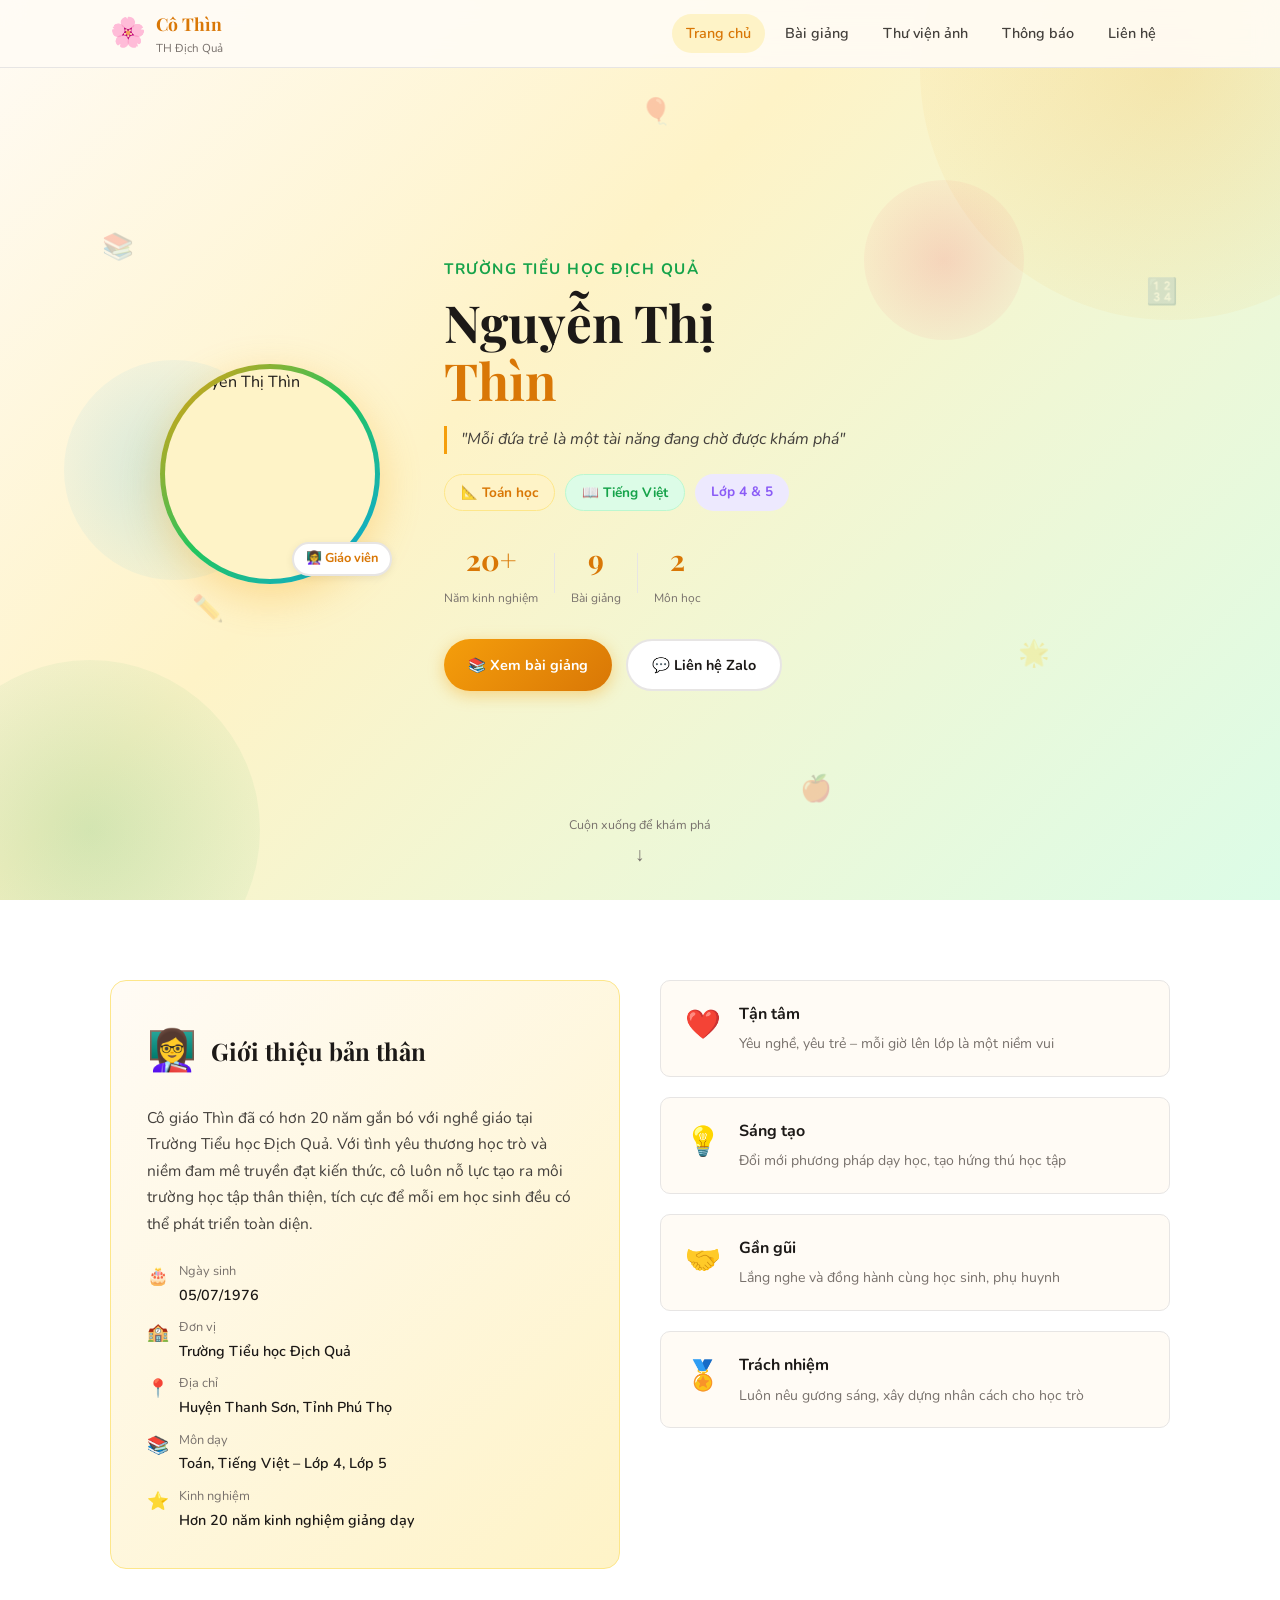
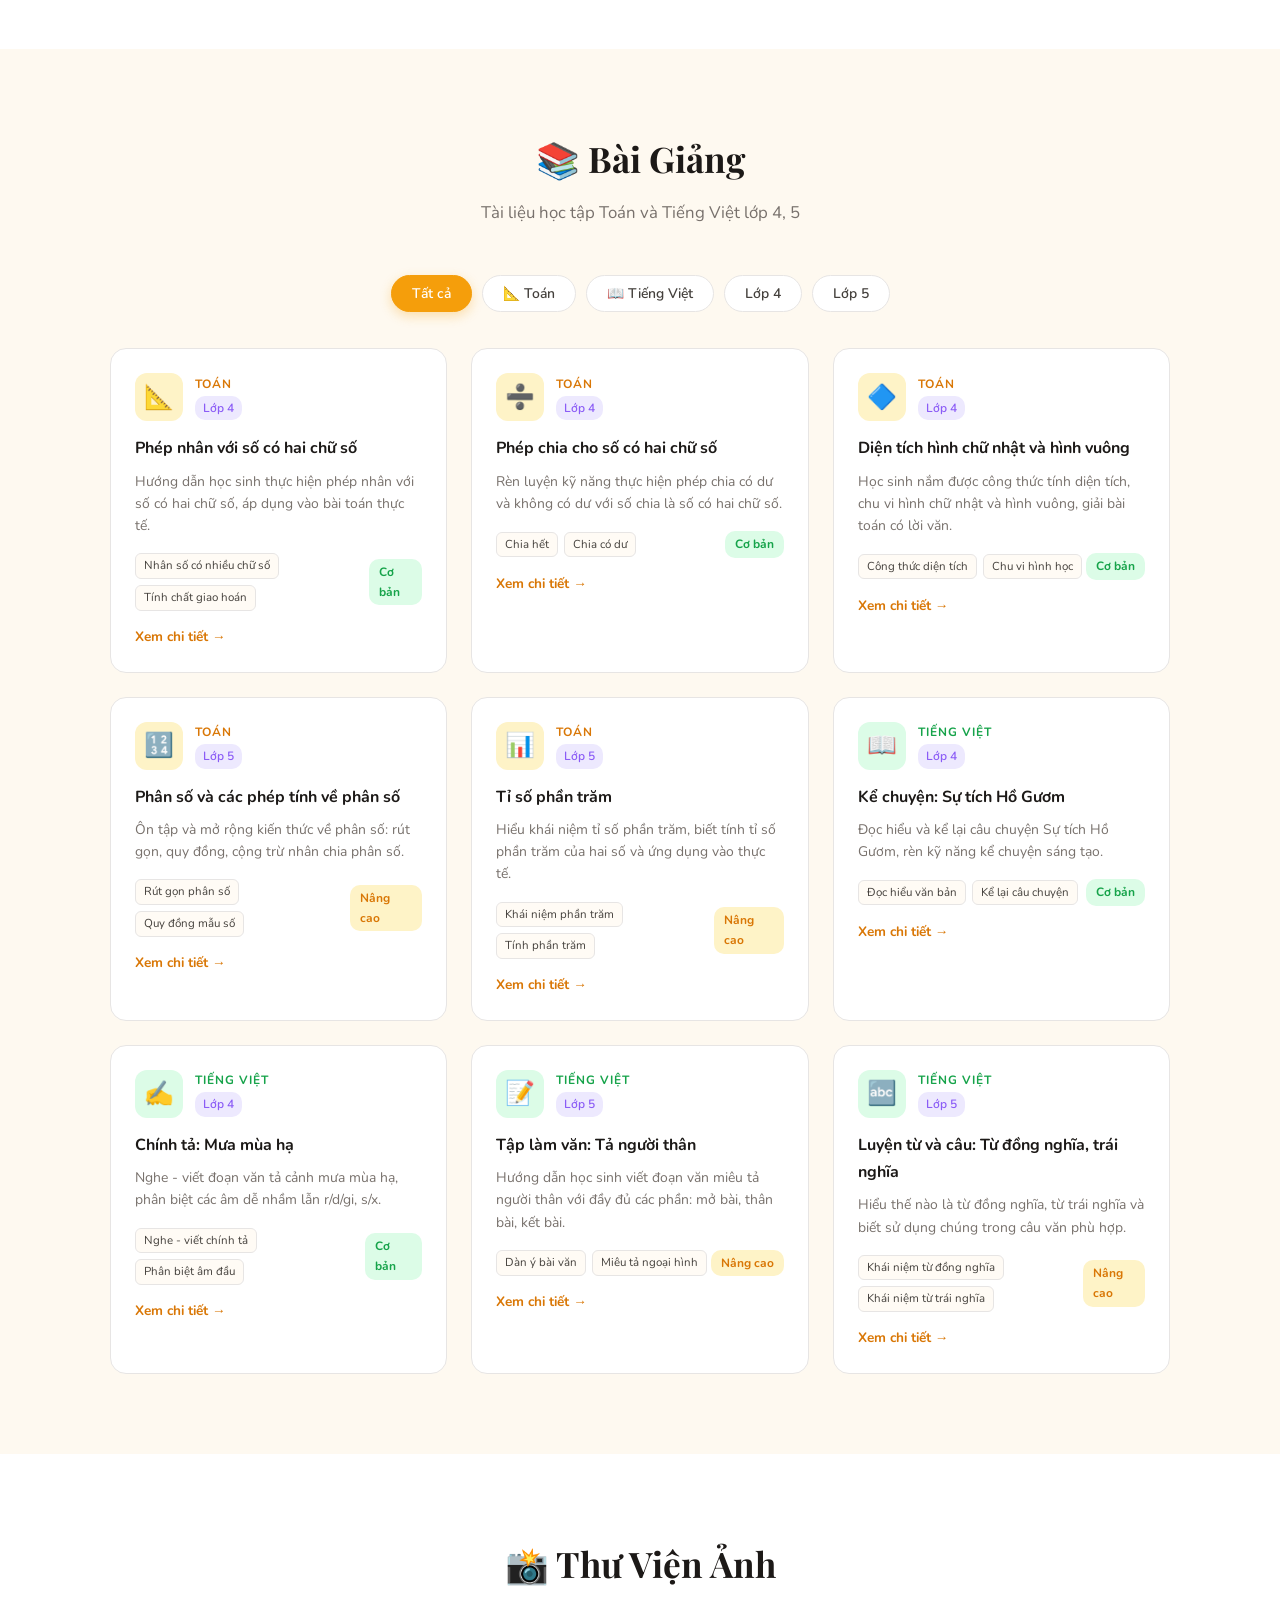
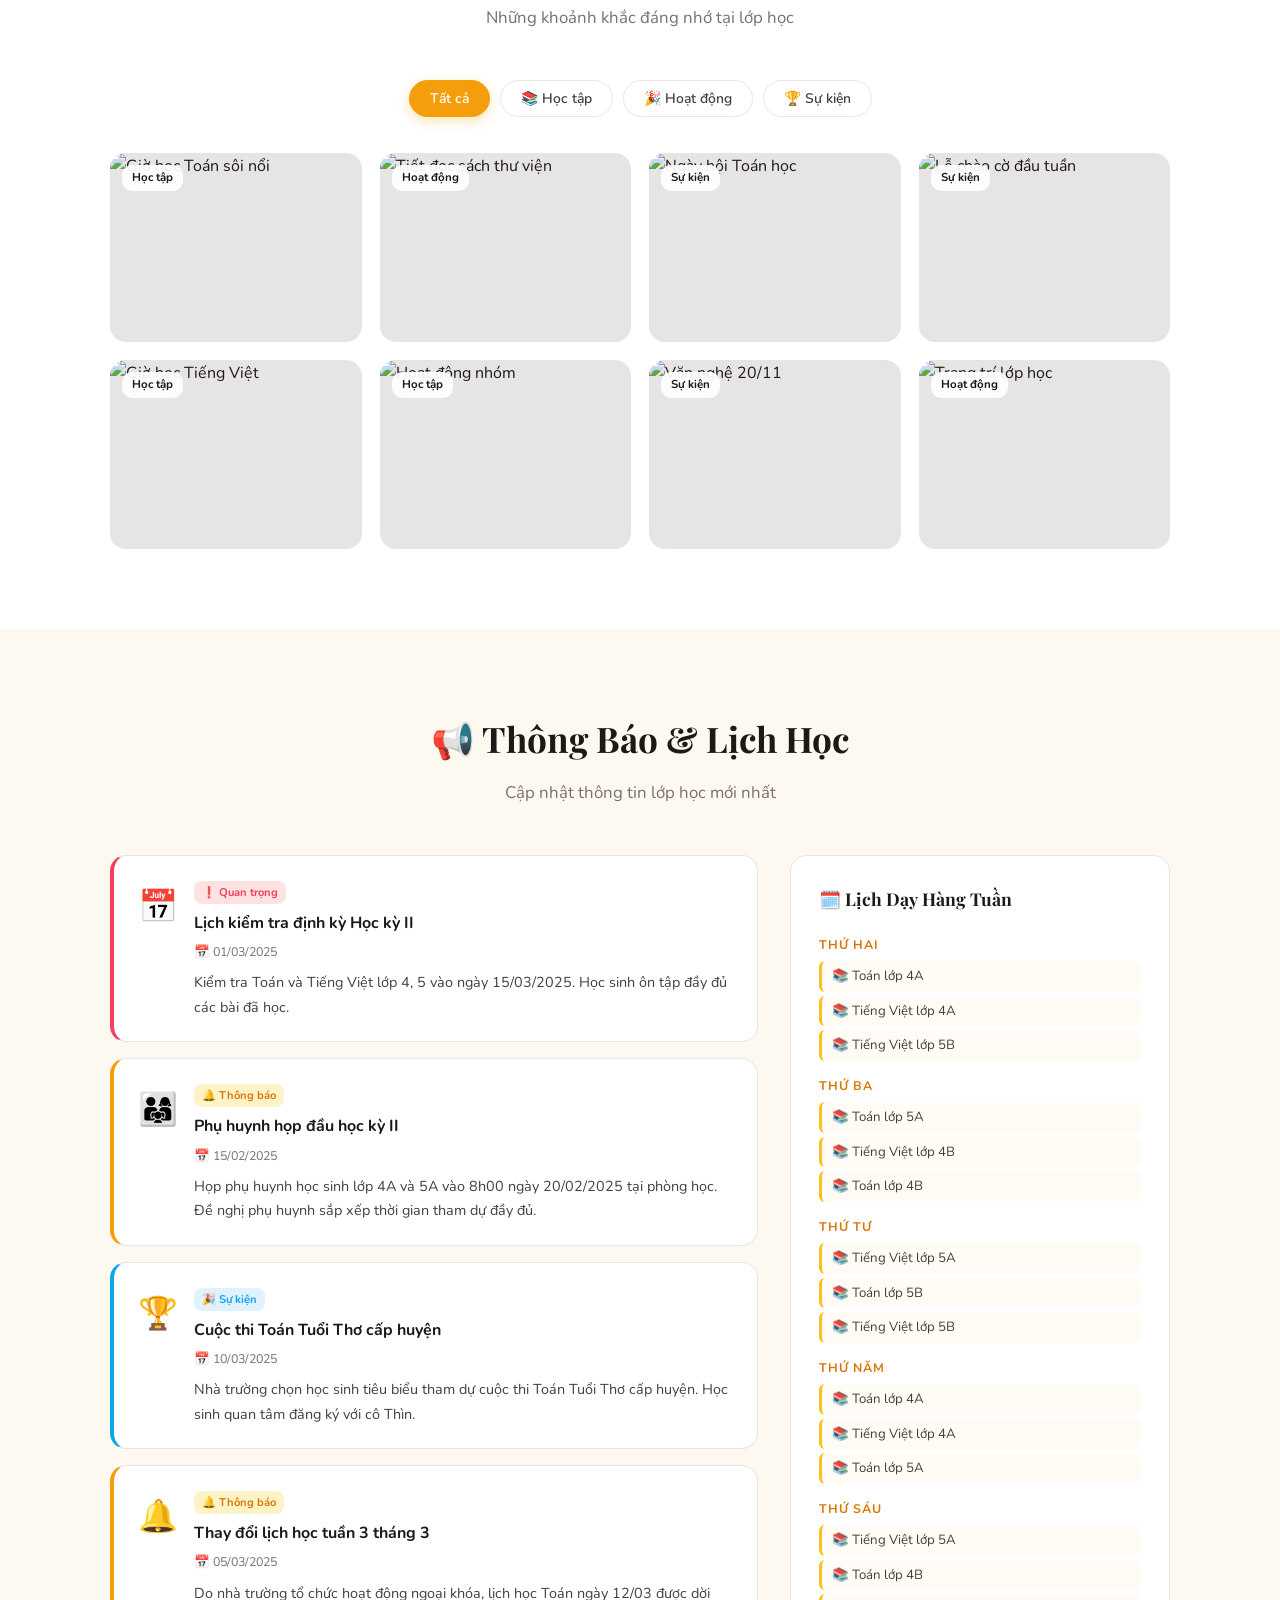
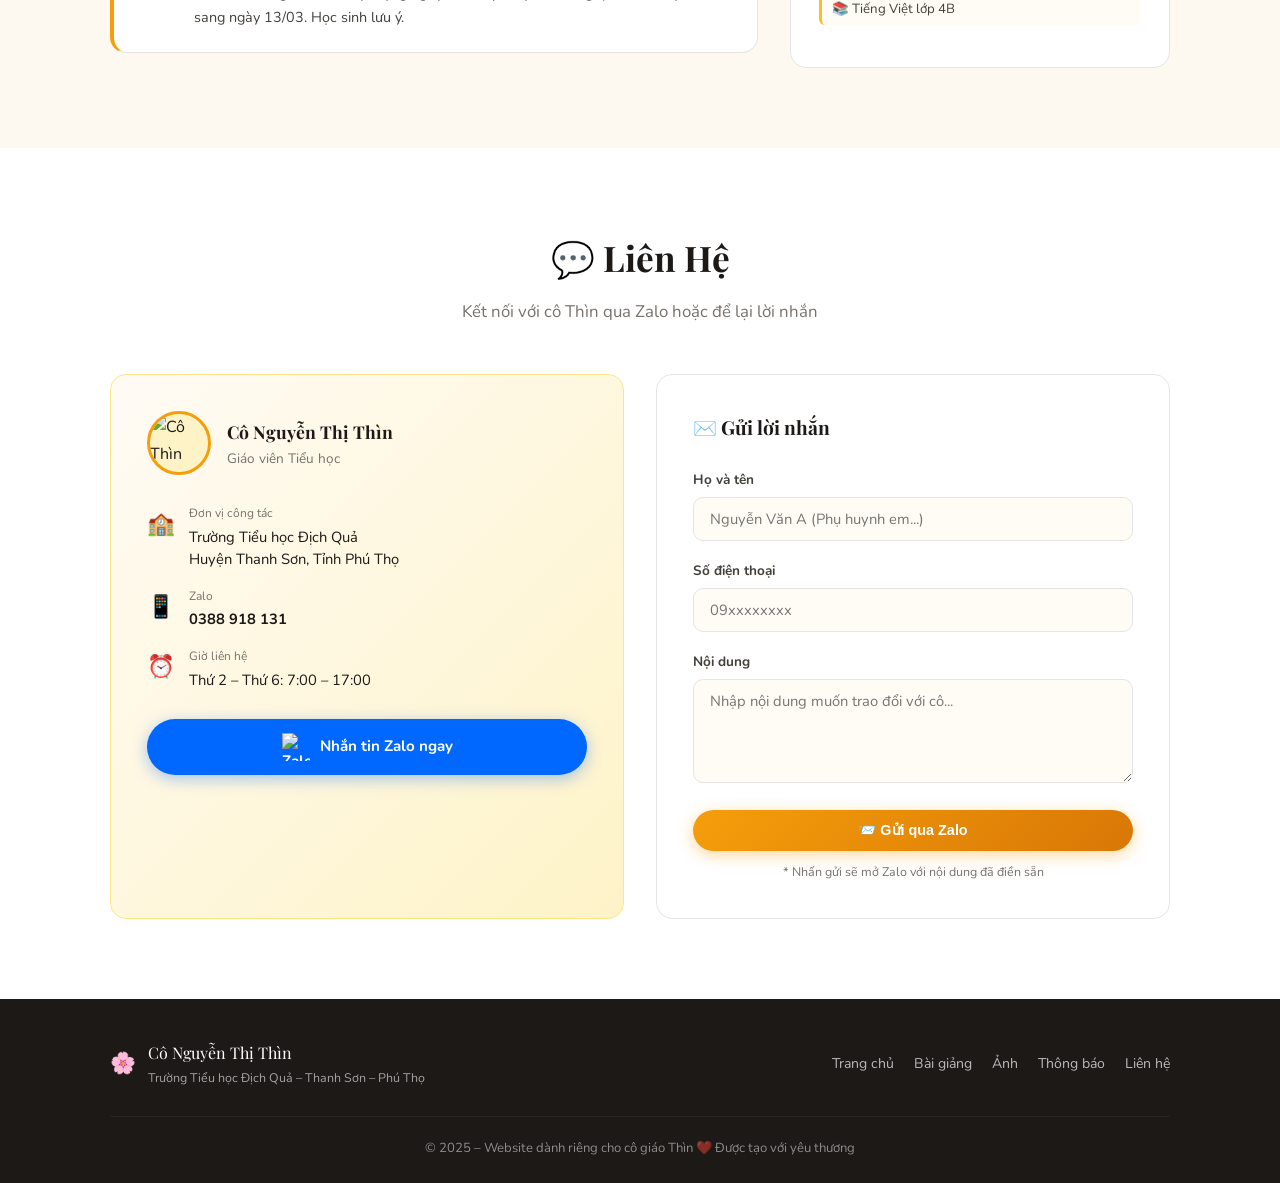
==== index.html @ 59deaaa2 "Add files via upload" ====
<!DOCTYPE html>
<html lang="vi">
<head>
  <meta charset="UTF-8" />
  <meta name="viewport" content="width=device-width, initial-scale=1.0" />
  <title>Cô giáo Nguyễn Thị Thìn – Trường TH Địch Quả</title>
  <link rel="stylesheet" href="style.css" />
  <link rel="preconnect" href="https://fonts.googleapis.com" />
  <link href="https://fonts.googleapis.com/css2?family=Playfair+Display:wght@600;700&family=Nunito:wght@400;500;600;700&display=swap" rel="stylesheet" />
</head>
<body>

  <!-- ===== NAVBAR ===== -->
  <header class="navbar" id="navbar">
    <div class="nav-inner">
      <div class="nav-brand">
        <span class="nav-icon">🌸</span>
        <div>
          <div class="nav-name">Cô Thìn</div>
          <div class="nav-school">TH Địch Quả</div>
        </div>
      </div>
      <nav class="nav-links" id="navLinks">
        <a href="#home" class="nav-link active" data-section="home">Trang chủ</a>
        <a href="#lessons" class="nav-link" data-section="lessons">Bài giảng</a>
        <a href="#gallery" class="nav-link" data-section="gallery">Thư viện ảnh</a>
        <a href="#announcements" class="nav-link" data-section="announcements">Thông báo</a>
        <a href="#contact" class="nav-link" data-section="contact">Liên hệ</a>
      </nav>
      <button class="nav-toggle" id="navToggle" aria-label="Menu">
        <span></span><span></span><span></span>
      </button>
    </div>
  </header>

  <!-- ===== HERO ===== -->
  <section id="home" class="hero">
    <div class="hero-bg">
      <div class="hero-circles">
        <div class="circle c1"></div>
        <div class="circle c2"></div>
        <div class="circle c3"></div>
        <div class="circle c4"></div>
      </div>
      <div class="floating-icons">
        <span class="fi fi1">📚</span>
        <span class="fi fi2">✏️</span>
        <span class="fi fi3">🔢</span>
        <span class="fi fi4">🌟</span>
        <span class="fi fi5">🎈</span>
        <span class="fi fi6">🍎</span>
      </div>
    </div>
    <div class="hero-content">
      <div class="hero-avatar-wrap">
        <div class="hero-avatar-ring">
          <img class="hero-avatar" id="heroAvatar" src="https://api.dicebear.com/7.x/notionists/svg?seed=thin&backgroundColor=fef3c7" alt="Cô Thìn" />
        </div>
        <div class="hero-badge">👩‍🏫 Giáo viên</div>
      </div>
      <div class="hero-text">
        <p class="hero-subtitle" id="heroSubtitle">Trường Tiểu học Địch Quả</p>
        <h1 class="hero-title" id="heroTitle">Cô Nguyễn<br/><span>Thị Thìn</span></h1>
        <p class="hero-motto" id="heroMotto">"Mỗi đứa trẻ là một tài năng đang chờ được khám phá"</p>
        <div class="hero-tags">
          <span class="tag tag-math">📐 Toán học</span>
          <span class="tag tag-viet">📖 Tiếng Việt</span>
          <span class="tag tag-grade">Lớp 4 &amp; 5</span>
        </div>
        <div class="hero-stats" id="heroStats">
          <div class="stat"><span class="stat-num">20+</span><span class="stat-label">Năm kinh nghiệm</span></div>
          <div class="stat-divider"></div>
          <div class="stat"><span class="stat-num">9</span><span class="stat-label">Bài giảng</span></div>
          <div class="stat-divider"></div>
          <div class="stat"><span class="stat-num">2</span><span class="stat-label">Môn học</span></div>
        </div>
        <div class="hero-cta">
          <a href="#lessons" class="btn btn-primary">📚 Xem bài giảng</a>
          <a href="#contact" class="btn btn-outline">💬 Liên hệ Zalo</a>
        </div>
      </div>
    </div>
    <div class="scroll-hint">
      <span>Cuộn xuống để khám phá</span>
      <div class="scroll-arrow">↓</div>
    </div>
  </section>

  <!-- ===== ABOUT ===== -->
  <section class="about section-pad">
    <div class="container">
      <div class="about-grid">
        <div class="about-card" id="aboutCard">
          <div class="about-card-header">
            <span class="about-icon">👩‍🏫</span>
            <h2>Giới thiệu bản thân</h2>
          </div>
          <p class="about-bio" id="aboutBio"></p>
          <div class="about-info" id="aboutInfo"></div>
        </div>
        <div class="about-values">
          <div class="value-item">
            <div class="value-icon">❤️</div>
            <div><h4>Tận tâm</h4><p>Yêu nghề, yêu trẻ – mỗi giờ lên lớp là một niềm vui</p></div>
          </div>
          <div class="value-item">
            <div class="value-icon">💡</div>
            <div><h4>Sáng tạo</h4><p>Đổi mới phương pháp dạy học, tạo hứng thú học tập</p></div>
          </div>
          <div class="value-item">
            <div class="value-icon">🤝</div>
            <div><h4>Gần gũi</h4><p>Lắng nghe và đồng hành cùng học sinh, phụ huynh</p></div>
          </div>
          <div class="value-item">
            <div class="value-icon">🏅</div>
            <div><h4>Trách nhiệm</h4><p>Luôn nêu gương sáng, xây dựng nhân cách cho học trò</p></div>
          </div>
        </div>
      </div>
    </div>
  </section>

  <!-- ===== LESSONS ===== -->
  <section id="lessons" class="lessons section-pad">
    <div class="container">
      <div class="section-header">
        <h2 class="section-title">📚 Bài Giảng</h2>
        <p class="section-sub">Tài liệu học tập Toán và Tiếng Việt lớp 4, 5</p>
      </div>
      <div class="lesson-filters">
        <button class="filter-btn active" data-filter="all">Tất cả</button>
        <button class="filter-btn" data-filter="Toán">📐 Toán</button>
        <button class="filter-btn" data-filter="Tiếng Việt">📖 Tiếng Việt</button>
        <button class="filter-btn" data-filter="Lớp 4">Lớp 4</button>
        <button class="filter-btn" data-filter="Lớp 5">Lớp 5</button>
      </div>
      <div class="lessons-grid" id="lessonsGrid"></div>
    </div>
  </section>

  <!-- ===== GALLERY ===== -->
  <section id="gallery" class="gallery section-pad">
    <div class="container">
      <div class="section-header">
        <h2 class="section-title">📸 Thư Viện Ảnh</h2>
        <p class="section-sub">Những khoảnh khắc đáng nhớ tại lớp học</p>
      </div>
      <div class="gallery-filters">
        <button class="filter-btn active" data-gfilter="all">Tất cả</button>
        <button class="filter-btn" data-gfilter="Học tập">📚 Học tập</button>
        <button class="filter-btn" data-gfilter="Hoạt động">🎉 Hoạt động</button>
        <button class="filter-btn" data-gfilter="Sự kiện">🏆 Sự kiện</button>
      </div>
      <div class="gallery-grid" id="galleryGrid"></div>
    </div>
    <!-- Lightbox -->
    <div class="lightbox" id="lightbox">
      <button class="lightbox-close" id="lightboxClose">✕</button>
      <button class="lightbox-prev" id="lightboxPrev">‹</button>
      <button class="lightbox-next" id="lightboxNext">›</button>
      <div class="lightbox-inner">
        <img id="lightboxImg" src="" alt="" />
        <div class="lightbox-caption" id="lightboxCaption"></div>
      </div>
    </div>
  </section>

  <!-- ===== ANNOUNCEMENTS ===== -->
  <section id="announcements" class="announcements section-pad">
    <div class="container">
      <div class="section-header">
        <h2 class="section-title">📢 Thông Báo &amp; Lịch Học</h2>
        <p class="section-sub">Cập nhật thông tin lớp học mới nhất</p>
      </div>
      <div class="announce-layout">
        <div class="announce-list" id="announceList"></div>
        <div class="schedule-box">
          <h3 class="schedule-title">🗓️ Lịch Dạy Hàng Tuần</h3>
          <div class="schedule-table" id="scheduleTable"></div>
        </div>
      </div>
    </div>
  </section>

  <!-- ===== CONTACT ===== -->
  <section id="contact" class="contact section-pad">
    <div class="container">
      <div class="section-header">
        <h2 class="section-title">💬 Liên Hệ</h2>
        <p class="section-sub">Kết nối với cô Thìn qua Zalo hoặc để lại lời nhắn</p>
      </div>
      <div class="contact-grid">
        <div class="contact-info-card">
          <div class="contact-info-header">
            <div class="contact-avatar-wrap">
              <img src="https://api.dicebear.com/7.x/notionists/svg?seed=thin&backgroundColor=fef3c7" alt="Cô Thìn" class="contact-avatar" />
            </div>
            <div>
              <h3>Cô Nguyễn Thị Thìn</h3>
              <p>Giáo viên Tiểu học</p>
            </div>
          </div>
          <div class="contact-items">
            <div class="contact-item">
              <span class="ci-icon">🏫</span>
              <div>
                <div class="ci-label">Đơn vị công tác</div>
                <div class="ci-val">Trường Tiểu học Địch Quả<br/>Huyện Thanh Sơn, Tỉnh Phú Thọ</div>
              </div>
            </div>
            <div class="contact-item">
              <span class="ci-icon">📱</span>
              <div>
                <div class="ci-label">Zalo</div>
                <div class="ci-val"><strong>0388 918 131</strong></div>
              </div>
            </div>
            <div class="contact-item">
              <span class="ci-icon">⏰</span>
              <div>
                <div class="ci-label">Giờ liên hệ</div>
                <div class="ci-val">Thứ 2 – Thứ 6: 7:00 – 17:00</div>
              </div>
            </div>
          </div>
          <a class="btn-zalo" href="https://zalo.me/0388918131" target="_blank" rel="noopener">
            <img src="https://upload.wikimedia.org/wikipedia/commons/9/91/Icon_of_Zalo.svg" alt="Zalo" width="28" height="28" />
            Nhắn tin Zalo ngay
          </a>
        </div>
        <div class="contact-form-card">
          <h3>✉️ Gửi lời nhắn</h3>
          <div class="form-group">
            <label>Họ và tên</label>
            <input type="text" id="formName" placeholder="Nguyễn Văn A (Phụ huynh em...)" />
          </div>
          <div class="form-group">
            <label>Số điện thoại</label>
            <input type="tel" id="formPhone" placeholder="09xxxxxxxx" />
          </div>
          <div class="form-group">
            <label>Nội dung</label>
            <textarea id="formMsg" rows="4" placeholder="Nhập nội dung muốn trao đổi với cô..."></textarea>
          </div>
          <button class="btn btn-primary full-w" id="sendBtn" onclick="submitForm()">
            📨 Gửi qua Zalo
          </button>
          <div class="form-note">
            * Nhấn gửi sẽ mở Zalo với nội dung đã điền sẵn
          </div>
        </div>
      </div>
    </div>
  </section>

  <!-- ===== FOOTER ===== -->
  <footer class="footer">
    <div class="container">
      <div class="footer-inner">
        <div class="footer-brand">
          <span>🌸</span>
          <div>
            <div class="footer-name">Cô Nguyễn Thị Thìn</div>
            <div class="footer-school">Trường Tiểu học Địch Quả – Thanh Sơn – Phú Thọ</div>
          </div>
        </div>
        <div class="footer-links">
          <a href="#home">Trang chủ</a>
          <a href="#lessons">Bài giảng</a>
          <a href="#gallery">Ảnh</a>
          <a href="#announcements">Thông báo</a>
          <a href="#contact">Liên hệ</a>
        </div>
      </div>
      <div class="footer-copy">© 2025 – Website dành riêng cho cô giáo Thìn ❤️ Được tạo với yêu thương</div>
    </div>
  </footer>

  <!-- Lesson Modal -->
  <div class="modal-overlay" id="lessonModal">
    <div class="modal-box">
      <button class="modal-close" id="modalClose">✕</button>
      <div class="modal-content" id="modalContent"></div>
    </div>
  </div>

  <button class="back-to-top" id="backToTop" title="Lên đầu trang">↑</button>

  <script src="app.js"></script>
</body>
</html>
---- style.css ----
/* ===========================
   CSS VARIABLES & RESET
=========================== */
:root {
  --cream: #fffbf5;
  --warm-white: #fef9f0;
  --amber: #f59e0b;
  --amber-light: #fbbf24;
  --amber-dark: #d97706;
  --green: #16a34a;
  --green-light: #22c55e;
  --green-pale: #dcfce7;
  --teal: #0d9488;
  --teal-light: #14b8a6;
  --rose: #f43f5e;
  --rose-light: #fb7185;
  --sky: #0ea5e9;
  --purple: #8b5cf6;
  --text-dark: #1c1917;
  --text-mid: #44403c;
  --text-light: #78716c;
  --border: #e7e5e4;
  --shadow-sm: 0 2px 8px rgba(0,0,0,0.07);
  --shadow-md: 0 6px 24px rgba(0,0,0,0.10);
  --shadow-lg: 0 16px 48px rgba(0,0,0,0.14);
  --radius: 16px;
  --radius-sm: 10px;
  --nav-h: 68px;
  --transition: 0.3s cubic-bezier(.4,0,.2,1);
}

*, *::before, *::after { box-sizing: border-box; margin: 0; padding: 0; }

html { scroll-behavior: smooth; scroll-padding-top: var(--nav-h); }

body {
  font-family: 'Nunito', sans-serif;
  background: var(--cream);
  color: var(--text-dark);
  line-height: 1.7;
  overflow-x: hidden;
}

img { max-width: 100%; display: block; }
a { text-decoration: none; color: inherit; }

.container { max-width: 1100px; margin: 0 auto; padding: 0 20px; }
.section-pad { padding: 80px 0; }

/* ===========================
   SECTION HEADERS
=========================== */
.section-header { text-align: center; margin-bottom: 48px; }
.section-title {
  font-family: 'Playfair Display', serif;
  font-size: 2.2rem;
  color: var(--text-dark);
  margin-bottom: 10px;
}
.section-sub { color: var(--text-light); font-size: 1.05rem; }

/* ===========================
   NAVBAR
=========================== */
.navbar {
  position: fixed;
  top: 0; left: 0; right: 0;
  z-index: 1000;
  height: var(--nav-h);
  background: rgba(255,251,245,0.92);
  backdrop-filter: blur(12px);
  border-bottom: 1px solid var(--border);
  transition: box-shadow var(--transition);
}
.navbar.scrolled { box-shadow: var(--shadow-md); }

.nav-inner {
  max-width: 1100px;
  margin: 0 auto;
  padding: 0 20px;
  height: 100%;
  display: flex;
  align-items: center;
  justify-content: space-between;
}

.nav-brand { display: flex; align-items: center; gap: 10px; cursor: pointer; }
.nav-icon { font-size: 1.8rem; }
.nav-name { font-family: 'Playfair Display', serif; font-size: 1.1rem; font-weight: 700; color: var(--amber-dark); }
.nav-school { font-size: 0.72rem; color: var(--text-light); }

.nav-links { display: flex; gap: 6px; }
.nav-link {
  padding: 7px 14px;
  border-radius: 20px;
  font-size: 0.9rem;
  font-weight: 600;
  color: var(--text-mid);
  transition: all var(--transition);
}
.nav-link:hover, .nav-link.active {
  background: #fef3c7;
  color: var(--amber-dark);
}

.nav-toggle {
  display: none;
  flex-direction: column;
  gap: 5px;
  background: none;
  border: none;
  cursor: pointer;
  padding: 6px;
}
.nav-toggle span {
  display: block; width: 24px; height: 2.5px;
  background: var(--text-dark);
  border-radius: 4px;
  transition: all var(--transition);
}

/* ===========================
   HERO
=========================== */
.hero {
  min-height: 100vh;
  padding: calc(var(--nav-h) + 40px) 20px 60px;
  display: flex;
  align-items: center;
  justify-content: center;
  position: relative;
  overflow: hidden;
  background: linear-gradient(135deg, #fffbf5 0%, #fef3c7 40%, #dcfce7 100%);
}

.hero-bg { position: absolute; inset: 0; pointer-events: none; }

.hero-circles .circle {
  position: absolute;
  border-radius: 50%;
  opacity: 0.18;
}
.c1 { width: 500px; height: 500px; background: radial-gradient(circle, #f59e0b, transparent); top: -180px; right: -140px; }
.c2 { width: 340px; height: 340px; background: radial-gradient(circle, #16a34a, transparent); bottom: -100px; left: -80px; }
.c3 { width: 220px; height: 220px; background: radial-gradient(circle, #0ea5e9, transparent); top: 40%; left: 5%; }
.c4 { width: 160px; height: 160px; background: radial-gradient(circle, #f43f5e, transparent); top: 20%; right: 20%; }

.floating-icons { position: absolute; inset: 0; }
.fi {
  position: absolute;
  font-size: 1.6rem;
  opacity: 0.25;
  animation: floatUp 6s ease-in-out infinite;
}
.fi1 { left: 8%; top: 25%; animation-delay: 0s; }
.fi2 { left: 15%; bottom: 30%; animation-delay: 1s; }
.fi3 { right: 8%; top: 30%; animation-delay: 2s; }
.fi4 { right: 18%; bottom: 25%; animation-delay: 0.5s; }
.fi5 { left: 50%; top: 10%; animation-delay: 1.5s; }
.fi6 { right: 35%; bottom: 10%; animation-delay: 2.5s; }

@keyframes floatUp {
  0%, 100% { transform: translateY(0) rotate(0deg); }
  50% { transform: translateY(-18px) rotate(8deg); }
}

.hero-content {
  position: relative;
  z-index: 2;
  display: flex;
  align-items: center;
  gap: 64px;
  max-width: 960px;
  width: 100%;
}

.hero-avatar-wrap { position: relative; flex-shrink: 0; }
.hero-avatar-ring {
  width: 220px; height: 220px;
  border-radius: 50%;
  padding: 5px;
  background: linear-gradient(135deg, var(--amber), var(--green-light), var(--sky));
  box-shadow: 0 12px 40px rgba(245,158,11,0.3);
  animation: ringPulse 3s ease-in-out infinite;
}
@keyframes ringPulse {
  0%, 100% { box-shadow: 0 12px 40px rgba(245,158,11,0.3); }
  50% { box-shadow: 0 20px 60px rgba(245,158,11,0.5); }
}
.hero-avatar {
  width: 100%; height: 100%;
  border-radius: 50%;
  object-fit: cover;
  background: #fef3c7;
}
.hero-badge {
  position: absolute;
  bottom: 8px; right: -12px;
  background: white;
  border: 2px solid var(--border);
  border-radius: 20px;
  padding: 4px 12px;
  font-size: 0.8rem;
  font-weight: 700;
  color: var(--amber-dark);
  box-shadow: var(--shadow-sm);
  white-space: nowrap;
}

.hero-text { flex: 1; }
.hero-subtitle {
  font-size: 0.95rem;
  font-weight: 700;
  color: var(--green);
  text-transform: uppercase;
  letter-spacing: 1.5px;
  margin-bottom: 10px;
  opacity: 0;
  animation: fadeUp 0.6s forwards 0.2s;
}
.hero-title {
  font-family: 'Playfair Display', serif;
  font-size: 3.2rem;
  line-height: 1.15;
  color: var(--text-dark);
  margin-bottom: 16px;
  opacity: 0;
  animation: fadeUp 0.6s forwards 0.4s;
}
.hero-title span { color: var(--amber-dark); }

.hero-motto {
  font-size: 1rem;
  font-style: italic;
  color: var(--text-mid);
  border-left: 3px solid var(--amber);
  padding-left: 14px;
  margin-bottom: 20px;
  opacity: 0;
  animation: fadeUp 0.6s forwards 0.6s;
}

.hero-tags {
  display: flex; flex-wrap: wrap; gap: 10px;
  margin-bottom: 24px;
  opacity: 0;
  animation: fadeUp 0.6s forwards 0.8s;
}
.tag {
  padding: 6px 16px;
  border-radius: 20px;
  font-size: 0.85rem;
  font-weight: 700;
}
.tag-math { background: #fef3c7; color: var(--amber-dark); border: 1.5px solid #fde68a; }
.tag-viet { background: var(--green-pale); color: var(--green); border: 1.5px solid #bbf7d0; }
.tag-grade { background: #ede9fe; color: var(--purple); border: 1.5px solid #ddd6fe); }

.hero-stats {
  display: flex; align-items: center; gap: 16px;
  margin-bottom: 28px;
  opacity: 0;
  animation: fadeUp 0.6s forwards 1.0s;
}
.stat { text-align: center; }
.stat-num { display: block; font-family: 'Playfair Display', serif; font-size: 1.8rem; font-weight: 700; color: var(--amber-dark); }
.stat-label { font-size: 0.75rem; color: var(--text-light); }
.stat-divider { width: 1px; height: 40px; background: var(--border); }

.hero-cta {
  display: flex; gap: 14px; flex-wrap: wrap;
  opacity: 0;
  animation: fadeUp 0.6s forwards 1.2s;
}

@keyframes fadeUp {
  from { opacity: 0; transform: translateY(24px); }
  to   { opacity: 1; transform: translateY(0); }
}

.scroll-hint {
  position: absolute;
  bottom: 28px; left: 50%;
  transform: translateX(-50%);
  text-align: center;
  font-size: 0.78rem;
  color: var(--text-light);
  animation: fadeIn 1s forwards 2s;
  opacity: 0;
}
.scroll-arrow { font-size: 1.2rem; animation: bounce 1.5s infinite; margin-top: 4px; }
@keyframes bounce { 0%,100%{transform:translateY(0)} 50%{transform:translateY(6px)} }
@keyframes fadeIn { to { opacity: 1; } }

/* ===========================
   BUTTONS
=========================== */
.btn {
  display: inline-flex;
  align-items: center;
  gap: 8px;
  padding: 12px 24px;
  border-radius: 50px;
  font-size: 0.9rem;
  font-weight: 700;
  cursor: pointer;
  transition: all var(--transition);
  border: none;
}
.btn-primary {
  background: linear-gradient(135deg, var(--amber), var(--amber-dark));
  color: white;
  box-shadow: 0 4px 16px rgba(245,158,11,0.4);
}
.btn-primary:hover {
  transform: translateY(-2px);
  box-shadow: 0 8px 28px rgba(245,158,11,0.5);
}
.btn-outline {
  background: white;
  color: var(--text-dark);
  border: 2px solid var(--border);
}
.btn-outline:hover {
  border-color: var(--amber);
  color: var(--amber-dark);
  transform: translateY(-2px);
}
.full-w { width: 100%; justify-content: center; }

/* ===========================
   ABOUT
=========================== */
.about { background: white; }
.about-grid { display: grid; grid-template-columns: 1fr 1fr; gap: 40px; align-items: start; }

.about-card {
  background: linear-gradient(135deg, #fffbf5, #fef3c7);
  border-radius: var(--radius);
  padding: 36px;
  border: 1px solid #fde68a;
}
.about-card-header { display: flex; align-items: center; gap: 14px; margin-bottom: 20px; }
.about-icon { font-size: 2.5rem; }
.about-card h2 { font-family: 'Playfair Display', serif; font-size: 1.5rem; }
.about-bio { color: var(--text-mid); margin-bottom: 24px; font-size: 0.97rem; }

.about-info { display: flex; flex-direction: column; gap: 10px; }
.info-row { display: flex; align-items: flex-start; gap: 10px; font-size: 0.9rem; }
.info-icon { font-size: 1.1rem; flex-shrink: 0; margin-top: 1px; }
.info-label { color: var(--text-light); font-size: 0.8rem; }
.info-val { font-weight: 600; color: var(--text-dark); }

.about-values { display: grid; gap: 20px; }
.value-item {
  display: flex; align-items: flex-start; gap: 18px;
  padding: 20px 24px;
  border-radius: var(--radius-sm);
  background: var(--cream);
  border: 1px solid var(--border);
  transition: all var(--transition);
}
.value-item:hover { border-color: var(--amber-light); transform: translateX(6px); box-shadow: var(--shadow-sm); }
.value-icon { font-size: 1.8rem; flex-shrink: 0; }
.value-item h4 { font-weight: 700; margin-bottom: 4px; }
.value-item p { font-size: 0.88rem; color: var(--text-light); }

/* ===========================
   LESSONS
=========================== */
.lessons { background: var(--warm-white); }

.lesson-filters {
  display: flex; flex-wrap: wrap; gap: 10px;
  justify-content: center;
  margin-bottom: 36px;
}

.filter-btn {
  padding: 8px 20px;
  border-radius: 50px;
  border: 1.5px solid var(--border);
  background: white;
  color: var(--text-mid);
  font-size: 0.87rem;
  font-weight: 600;
  cursor: pointer;
  font-family: 'Nunito', sans-serif;
  transition: all var(--transition);
}
.filter-btn:hover, .filter-btn.active {
  background: var(--amber);
  border-color: var(--amber);
  color: white;
  box-shadow: 0 4px 12px rgba(245,158,11,0.3);
}

.lessons-grid {
  display: grid;
  grid-template-columns: repeat(auto-fill, minmax(300px, 1fr));
  gap: 24px;
}

.lesson-card {
  background: white;
  border-radius: var(--radius);
  padding: 24px;
  border: 1px solid var(--border);
  cursor: pointer;
  transition: all var(--transition);
  position: relative;
  overflow: hidden;
}
.lesson-card::before {
  content: '';
  position: absolute;
  top: 0; left: 0; right: 0;
  height: 4px;
  background: linear-gradient(90deg, var(--amber), var(--green-light));
  transform: scaleX(0);
  transform-origin: left;
  transition: transform var(--transition);
}
.lesson-card:hover::before { transform: scaleX(1); }
.lesson-card:hover { border-color: var(--amber-light); transform: translateY(-4px); box-shadow: var(--shadow-md); }

.lesson-card.hidden { display: none; }

.lesson-top { display: flex; align-items: center; gap: 12px; margin-bottom: 14px; }
.lesson-icon-wrap {
  width: 48px; height: 48px;
  border-radius: 12px;
  display: flex; align-items: center; justify-content: center;
  font-size: 1.5rem;
  flex-shrink: 0;
}
.subject-math { background: #fef3c7; }
.subject-viet { background: var(--green-pale); }

.lesson-meta { flex: 1; }
.lesson-subject { font-size: 0.75rem; font-weight: 700; text-transform: uppercase; letter-spacing: 1px; }
.lesson-subject.math { color: var(--amber-dark); }
.lesson-subject.viet { color: var(--green); }
.lesson-grade {
  font-size: 0.75rem;
  padding: 2px 8px;
  border-radius: 10px;
  font-weight: 600;
  background: #ede9fe;
  color: var(--purple);
  display: inline-block;
}

.lesson-title { font-size: 1rem; font-weight: 700; color: var(--text-dark); margin-bottom: 8px; }
.lesson-desc { font-size: 0.87rem; color: var(--text-light); margin-bottom: 16px; line-height: 1.6; }

.lesson-footer { display: flex; align-items: center; justify-content: space-between; }
.lesson-tags { display: flex; gap: 6px; flex-wrap: wrap; }
.lesson-tag {
  font-size: 0.72rem;
  background: var(--cream);
  border: 1px solid var(--border);
  border-radius: 6px;
  padding: 2px 8px;
  color: var(--text-mid);
}
.lesson-level {
  font-size: 0.75rem;
  font-weight: 700;
  padding: 3px 10px;
  border-radius: 10px;
}
.level-basic { background: #dcfce7; color: var(--green); }
.level-advanced { background: #fef3c7; color: var(--amber-dark); }

.lesson-view-more {
  margin-top: 14px;
  font-size: 0.85rem;
  font-weight: 700;
  color: var(--amber-dark);
  display: flex;
  align-items: center;
  gap: 4px;
}

/* ===========================
   GALLERY
=========================== */
.gallery { background: white; }
.gallery-filters { display: flex; flex-wrap: wrap; gap: 10px; justify-content: center; margin-bottom: 36px; }

.gallery-grid {
  display: grid;
  grid-template-columns: repeat(auto-fill, minmax(250px, 1fr));
  gap: 18px;
}

.gallery-item {
  border-radius: var(--radius);
  overflow: hidden;
  position: relative;
  cursor: pointer;
  aspect-ratio: 4/3;
  background: var(--border);
}
.gallery-item.hidden { display: none; }
.gallery-item img {
  width: 100%; height: 100%;
  object-fit: cover;
  transition: transform 0.5s ease;
}
.gallery-item:hover img { transform: scale(1.07); }
.gallery-overlay {
  position: absolute;
  inset: 0;
  background: linear-gradient(to top, rgba(0,0,0,0.65) 0%, transparent 60%);
  opacity: 0;
  transition: opacity var(--transition);
  display: flex;
  align-items: flex-end;
  padding: 18px;
}
.gallery-item:hover .gallery-overlay { opacity: 1; }
.gallery-caption { color: white; }
.gallery-caption h4 { font-size: 0.92rem; font-weight: 700; margin-bottom: 2px; }
.gallery-caption p { font-size: 0.78rem; opacity: 0.85; }
.gallery-cat {
  position: absolute;
  top: 12px; left: 12px;
  background: rgba(255,255,255,0.92);
  border-radius: 10px;
  padding: 3px 10px;
  font-size: 0.72rem;
  font-weight: 700;
  color: var(--text-dark);
}

/* Lightbox */
.lightbox {
  display: none;
  position: fixed; inset: 0;
  background: rgba(0,0,0,0.92);
  z-index: 9000;
  align-items: center;
  justify-content: center;
}
.lightbox.open { display: flex; }
.lightbox-inner { position: relative; max-width: 90vw; max-height: 85vh; text-align: center; }
.lightbox-inner img { max-width: 100%; max-height: 75vh; border-radius: 12px; }
.lightbox-caption { margin-top: 14px; color: white; font-size: 0.95rem; }
.lightbox-close, .lightbox-prev, .lightbox-next {
  position: fixed;
  background: rgba(255,255,255,0.15);
  border: none;
  color: white;
  font-size: 1.5rem;
  cursor: pointer;
  border-radius: 50%;
  width: 44px; height: 44px;
  display: flex; align-items: center; justify-content: center;
  transition: background var(--transition);
}
.lightbox-close:hover, .lightbox-prev:hover, .lightbox-next:hover { background: rgba(255,255,255,0.3); }
.lightbox-close { top: 20px; right: 20px; font-size: 1rem; }
.lightbox-prev { left: 20px; top: 50%; transform: translateY(-50%); }
.lightbox-next { right: 20px; top: 50%; transform: translateY(-50%); }

/* ===========================
   ANNOUNCEMENTS
=========================== */
.announcements { background: var(--warm-white); }
.announce-layout { display: grid; grid-template-columns: 1fr 380px; gap: 32px; align-items: start; }

.announce-list { display: flex; flex-direction: column; gap: 16px; }

.announce-card {
  background: white;
  border-radius: var(--radius);
  padding: 22px 24px;
  border: 1px solid var(--border);
  display: flex;
  gap: 16px;
  transition: all var(--transition);
}
.announce-card:hover { border-color: var(--amber-light); box-shadow: var(--shadow-sm); }
.announce-card.type-important { border-left: 4px solid var(--rose); }
.announce-card.type-event { border-left: 4px solid var(--sky); }
.announce-card.type-normal { border-left: 4px solid var(--amber); }

.announce-icon { font-size: 2rem; flex-shrink: 0; margin-top: 2px; }
.announce-body { flex: 1; }
.announce-title { font-weight: 700; font-size: 1rem; margin-bottom: 4px; }
.announce-date { font-size: 0.78rem; color: var(--text-light); margin-bottom: 8px; }
.announce-text { font-size: 0.9rem; color: var(--text-mid); }
.announce-badge {
  font-size: 0.7rem;
  font-weight: 700;
  padding: 2px 8px;
  border-radius: 8px;
  display: inline-block;
  margin-bottom: 6px;
}
.badge-important { background: #fee2e2; color: var(--rose); }
.badge-event { background: #e0f2fe; color: var(--sky); }
.badge-normal { background: #fef3c7; color: var(--amber-dark); }

.schedule-box {
  background: white;
  border-radius: var(--radius);
  padding: 28px;
  border: 1px solid var(--border);
  position: sticky;
  top: calc(var(--nav-h) + 20px);
}
.schedule-title { font-family: 'Playfair Display', serif; font-size: 1.1rem; margin-bottom: 20px; }
.schedule-day { margin-bottom: 14px; }
.schedule-day-name {
  font-size: 0.78rem;
  font-weight: 700;
  text-transform: uppercase;
  letter-spacing: 1px;
  color: var(--amber-dark);
  margin-bottom: 6px;
}
.schedule-lessons { display: flex; flex-direction: column; gap: 4px; }
.schedule-lesson {
  font-size: 0.83rem;
  color: var(--text-mid);
  background: var(--cream);
  border-radius: 6px;
  padding: 4px 10px;
  border-left: 3px solid var(--amber-light);
}

/* ===========================
   CONTACT
=========================== */
.contact { background: white; }
.contact-grid { display: grid; grid-template-columns: 1fr 1fr; gap: 32px; }

.contact-info-card {
  background: linear-gradient(135deg, #fffbf5, #fef3c7);
  border-radius: var(--radius);
  padding: 36px;
  border: 1px solid #fde68a;
}
.contact-info-header { display: flex; align-items: center; gap: 16px; margin-bottom: 28px; }
.contact-avatar-wrap { width: 64px; height: 64px; border-radius: 50%; overflow: hidden; border: 3px solid var(--amber); background: #fef3c7; flex-shrink: 0; }
.contact-avatar { width: 100%; height: 100%; object-fit: cover; }
.contact-info-header h3 { font-family: 'Playfair Display', serif; font-size: 1.1rem; }
.contact-info-header p { font-size: 0.85rem; color: var(--text-light); }

.contact-items { display: flex; flex-direction: column; gap: 16px; margin-bottom: 28px; }
.contact-item { display: flex; align-items: flex-start; gap: 14px; }
.ci-icon { font-size: 1.4rem; flex-shrink: 0; margin-top: 2px; }
.ci-label { font-size: 0.75rem; color: var(--text-light); margin-bottom: 2px; }
.ci-val { font-size: 0.92rem; color: var(--text-dark); line-height: 1.5; }

.btn-zalo {
  display: flex;
  align-items: center;
  justify-content: center;
  gap: 10px;
  padding: 14px 28px;
  border-radius: 50px;
  background: #0068FF;
  color: white;
  font-weight: 700;
  font-size: 0.95rem;
  transition: all var(--transition);
  box-shadow: 0 4px 16px rgba(0,104,255,0.35);
}
.btn-zalo:hover { background: #0055cc; transform: translateY(-2px); box-shadow: 0 8px 24px rgba(0,104,255,0.45); }

.contact-form-card {
  background: white;
  border-radius: var(--radius);
  padding: 36px;
  border: 1px solid var(--border);
}
.contact-form-card h3 { font-family: 'Playfair Display', serif; font-size: 1.2rem; margin-bottom: 24px; }

.form-group { margin-bottom: 18px; }
.form-group label { display: block; font-size: 0.85rem; font-weight: 700; margin-bottom: 6px; color: var(--text-mid); }
.form-group input, .form-group textarea {
  width: 100%;
  padding: 11px 16px;
  border: 1.5px solid var(--border);
  border-radius: var(--radius-sm);
  font-family: 'Nunito', sans-serif;
  font-size: 0.92rem;
  color: var(--text-dark);
  background: var(--cream);
  transition: border-color var(--transition);
  resize: vertical;
}
.form-group input:focus, .form-group textarea:focus {
  outline: none;
  border-color: var(--amber);
  background: white;
}
.form-note { font-size: 0.78rem; color: var(--text-light); margin-top: 10px; text-align: center; }

/* ===========================
   MODAL
=========================== */
.modal-overlay {
  display: none;
  position: fixed; inset: 0;
  background: rgba(0,0,0,0.55);
  z-index: 8000;
  align-items: center;
  justify-content: center;
  padding: 20px;
}
.modal-overlay.open { display: flex; }
.modal-box {
  background: white;
  border-radius: var(--radius);
  padding: 36px;
  max-width: 560px;
  width: 100%;
  position: relative;
  max-height: 85vh;
  overflow-y: auto;
  animation: modalIn 0.3s ease;
}
@keyframes modalIn { from { opacity:0; transform:scale(0.92) translateY(20px) } to { opacity:1; transform:scale(1) translateY(0) } }
.modal-close {
  position: absolute;
  top: 16px; right: 16px;
  background: var(--cream);
  border: 1px solid var(--border);
  width: 34px; height: 34px;
  border-radius: 50%;
  font-size: 0.9rem;
  cursor: pointer;
  display: flex; align-items: center; justify-content: center;
  transition: all var(--transition);
}
.modal-close:hover { background: #fee2e2; border-color: var(--rose); }

.modal-subject { font-size: 0.8rem; font-weight: 700; text-transform: uppercase; letter-spacing: 1px; margin-bottom: 6px; }
.modal-title { font-family: 'Playfair Display', serif; font-size: 1.5rem; margin-bottom: 12px; }
.modal-tags { display: flex; gap: 8px; flex-wrap: wrap; margin-bottom: 18px; }
.modal-tag { font-size: 0.78rem; padding: 4px 12px; border-radius: 10px; background: var(--cream); border: 1px solid var(--border); color: var(--text-mid); }
.modal-desc { color: var(--text-mid); margin-bottom: 20px; }
.modal-topics h4 { font-weight: 700; margin-bottom: 10px; }
.modal-topics ul { list-style: none; display: flex; flex-direction: column; gap: 8px; }
.modal-topics li {
  display: flex; align-items: center; gap: 10px;
  padding: 10px 16px;
  background: var(--cream);
  border-radius: var(--radius-sm);
  font-size: 0.9rem;
}
.modal-topics li::before { content: '✅'; flex-shrink: 0; }
.modal-info { display: flex; gap: 14px; margin-top: 20px; flex-wrap: wrap; }
.modal-info-item { display: flex; align-items: center; gap: 6px; font-size: 0.85rem; color: var(--text-mid); }

/* ===========================
   FOOTER
=========================== */
.footer { background: var(--text-dark); color: white; padding: 40px 0 24px; }
.footer-inner { display: flex; align-items: center; justify-content: space-between; flex-wrap: wrap; gap: 20px; margin-bottom: 28px; }
.footer-brand { display: flex; align-items: center; gap: 12px; font-size: 1.3rem; }
.footer-name { font-family: 'Playfair Display', serif; font-size: 1rem; }
.footer-school { font-size: 0.78rem; opacity: 0.6; }
.footer-links { display: flex; gap: 20px; flex-wrap: wrap; }
.footer-links a { font-size: 0.88rem; opacity: 0.7; transition: opacity var(--transition); }
.footer-links a:hover { opacity: 1; }
.footer-copy { text-align: center; font-size: 0.82rem; opacity: 0.5; border-top: 1px solid rgba(255,255,255,0.1); padding-top: 20px; }

/* ===========================
   BACK TO TOP
=========================== */
.back-to-top {
  position: fixed;
  bottom: 28px; right: 28px;
  width: 44px; height: 44px;
  border-radius: 50%;
  background: linear-gradient(135deg, var(--amber), var(--amber-dark));
  color: white;
  border: none;
  font-size: 1.2rem;
  cursor: pointer;
  box-shadow: var(--shadow-md);
  display: flex; align-items: center; justify-content: center;
  opacity: 0;
  transform: translateY(20px);
  transition: all var(--transition);
  z-index: 500;
}
.back-to-top.visible { opacity: 1; transform: translateY(0); }
.back-to-top:hover { transform: translateY(-4px); }

/* ===========================
   RESPONSIVE
=========================== */
@media (max-width: 900px) {
  .hero-content { flex-direction: column; text-align: center; gap: 36px; }
  .hero-tags { justify-content: center; }
  .hero-stats { justify-content: center; }
  .hero-cta { justify-content: center; }
  .hero-motto { text-align: left; }
  .about-grid { grid-template-columns: 1fr; }
  .announce-layout { grid-template-columns: 1fr; }
  .contact-grid { grid-template-columns: 1fr; }
  .schedule-box { position: static; }
}

@media (max-width: 700px) {
  .nav-links { display: none; flex-direction: column; gap: 4px; position: absolute; top: var(--nav-h); left: 0; right: 0; background: white; padding: 12px 20px 20px; border-bottom: 1px solid var(--border); box-shadow: var(--shadow-md); }
  .nav-links.open { display: flex; }
  .nav-toggle { display: flex; }
  .hero-title { font-size: 2.4rem; }
  .hero-avatar-ring { width: 170px; height: 170px; }
  .section-title { font-size: 1.7rem; }
  .lessons-grid { grid-template-columns: 1fr; }
  .gallery-grid { grid-template-columns: 1fr 1fr; }
  .section-pad { padding: 56px 0; }
}

@media (max-width: 480px) {
  .gallery-grid { grid-template-columns: 1fr; }
  .contact-form-card, .contact-info-card { padding: 24px; }
  .about-card { padding: 24px; }
}
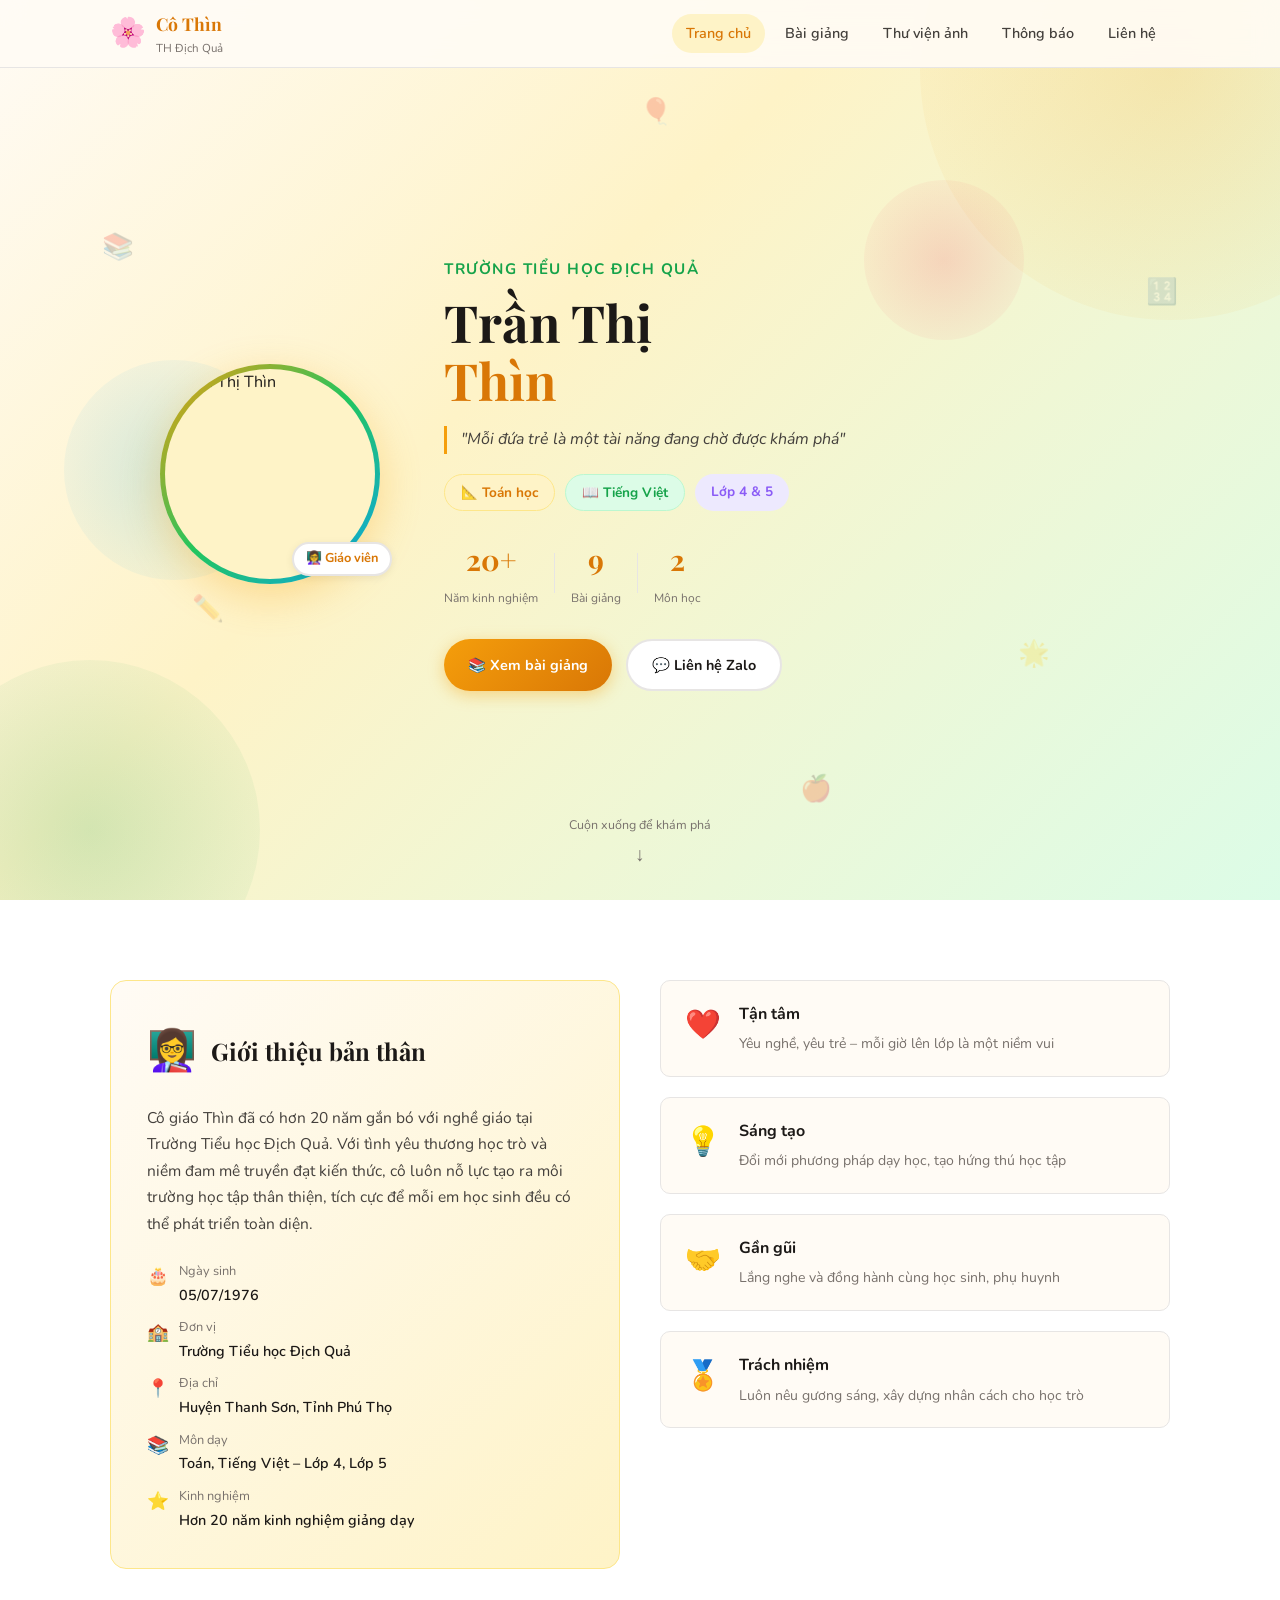
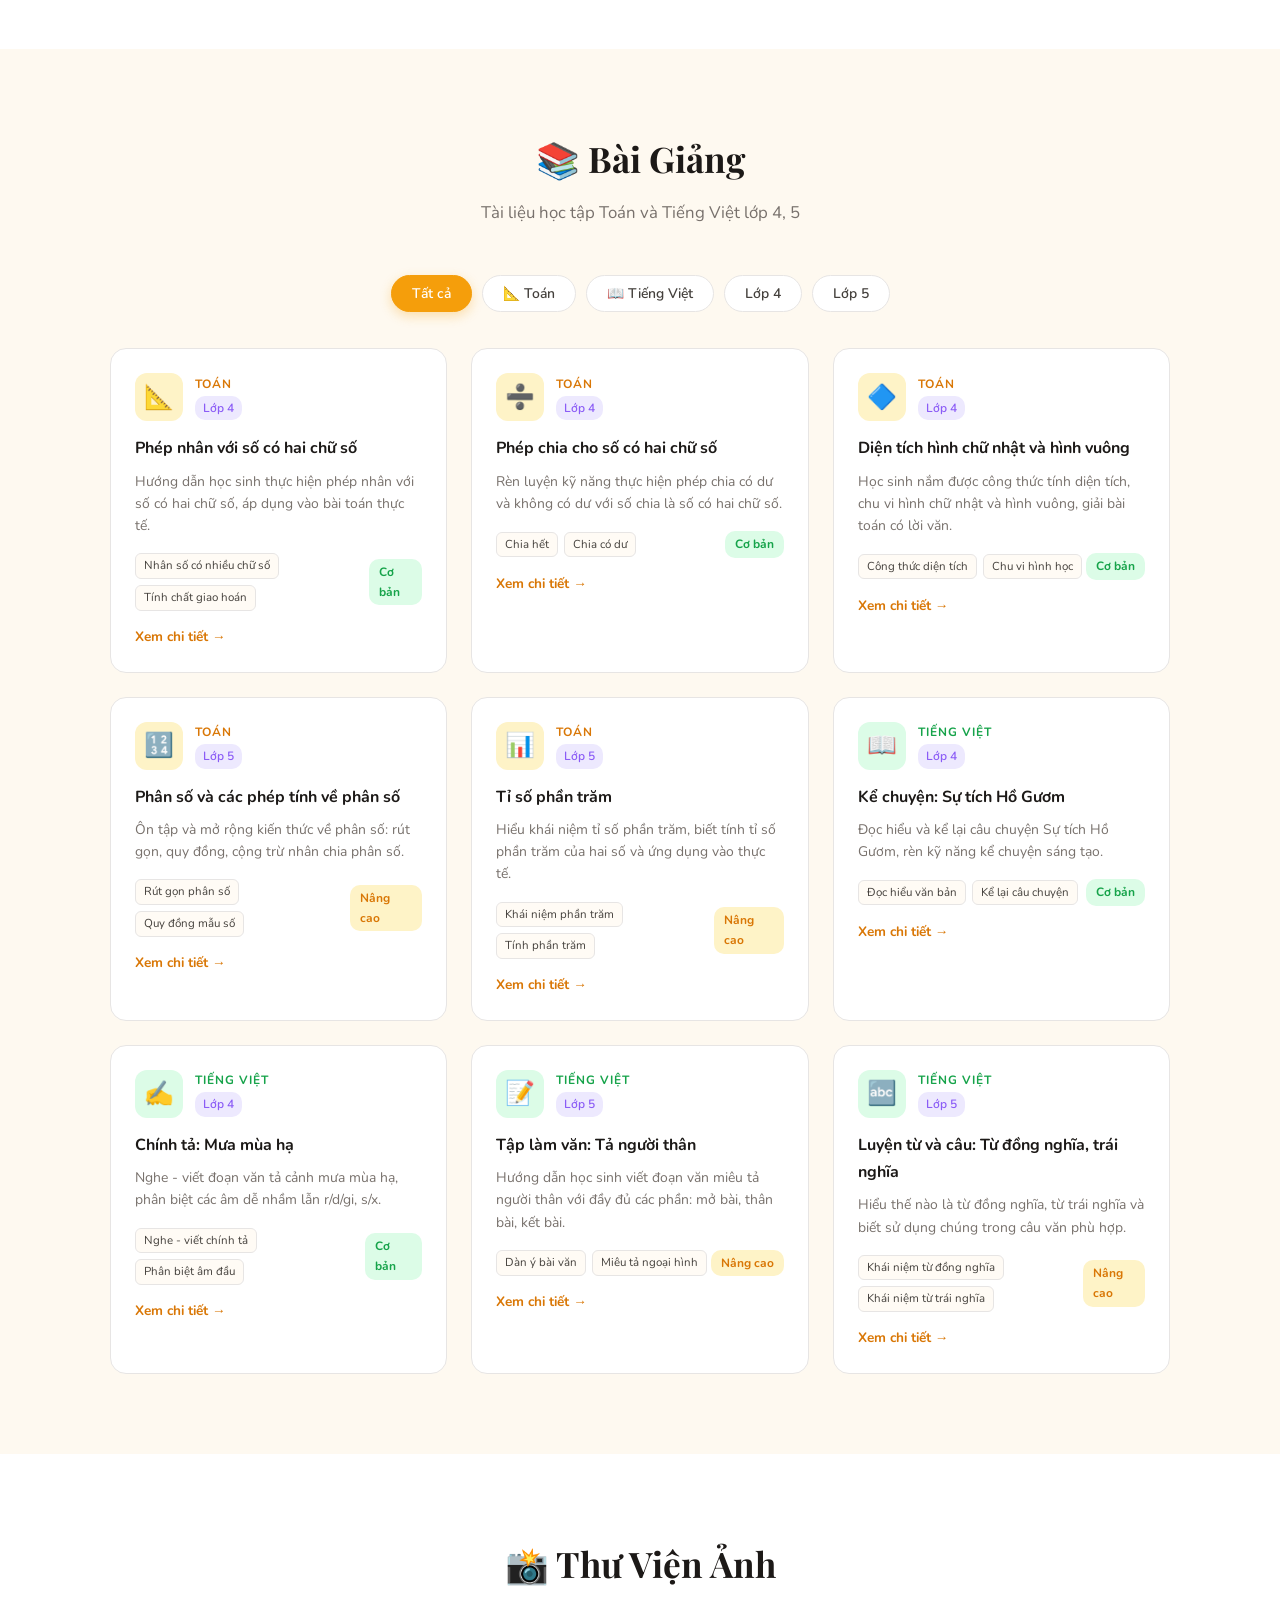
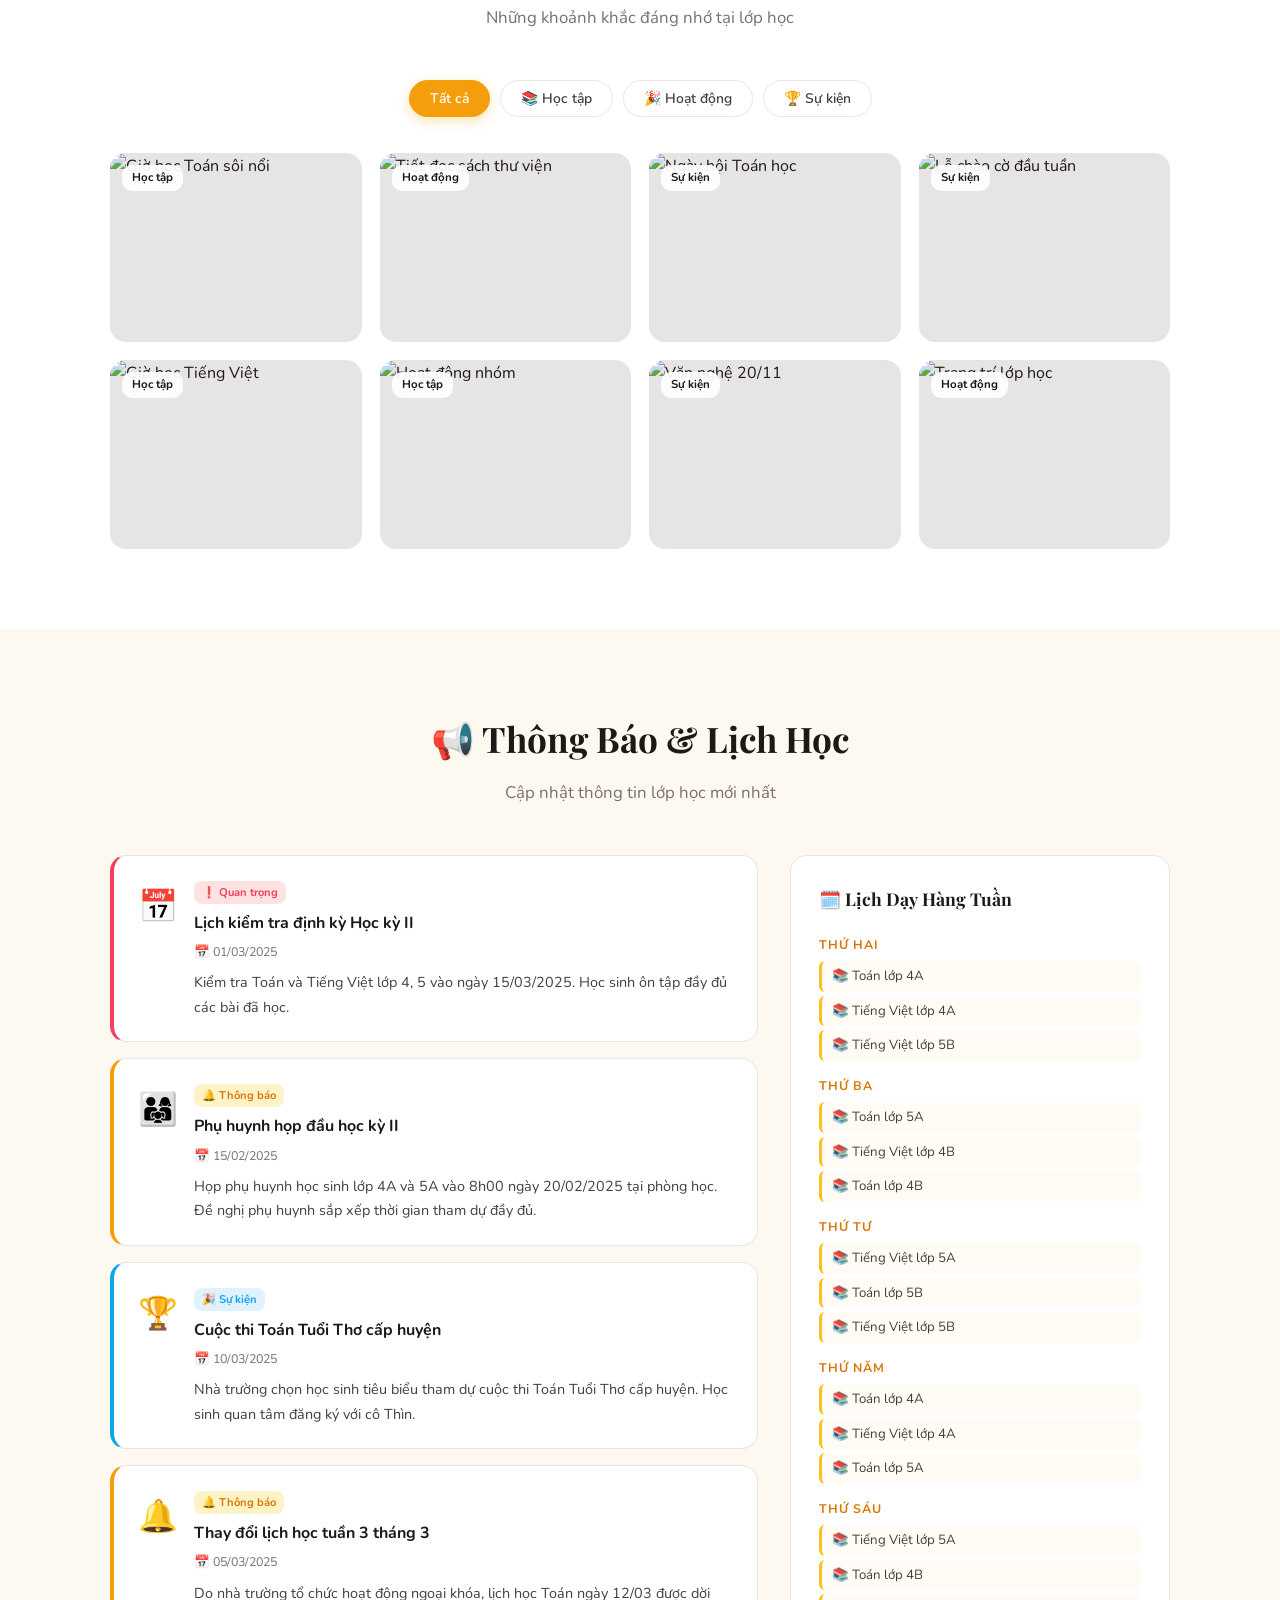
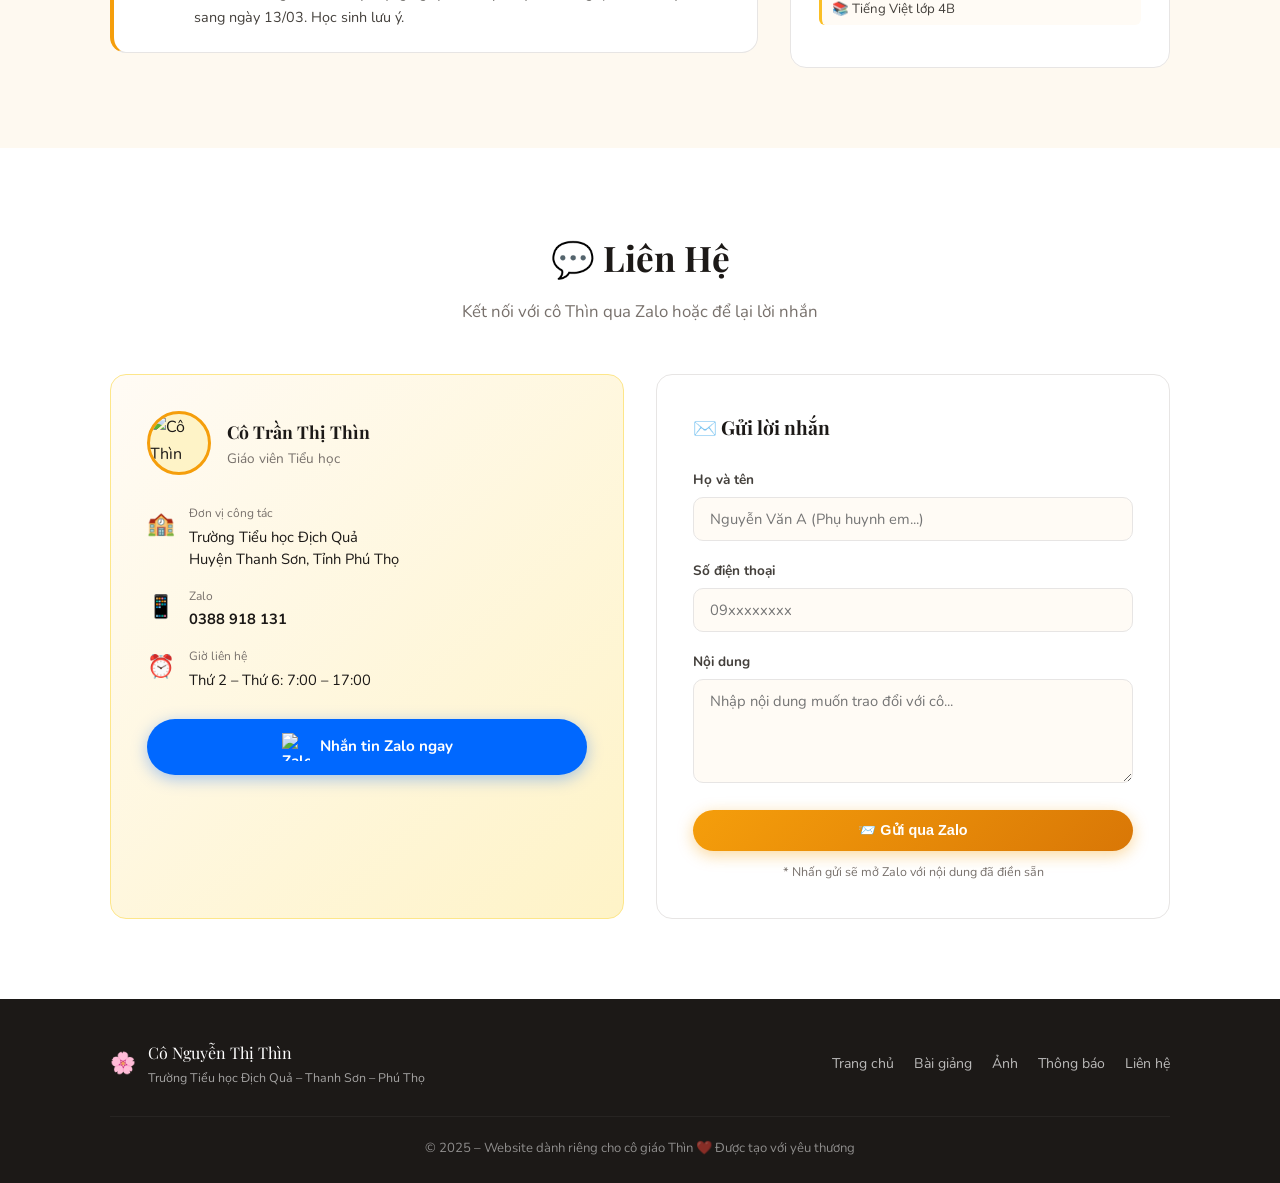
==== commit c9a14847: "Update index.html" ====
--- a/index.html
+++ b/index.html
@@ -196,7 +196,7 @@
               <img src="https://api.dicebear.com/7.x/notionists/svg?seed=thin&backgroundColor=fef3c7" alt="Cô Thìn" class="contact-avatar" />
             </div>
             <div>
-              <h3>Cô Nguyễn Thị Thìn</h3>
+              <h3>Cô Trần Thị Thìn</h3>
               <p>Giáo viên Tiểu học</p>
             </div>
           </div>
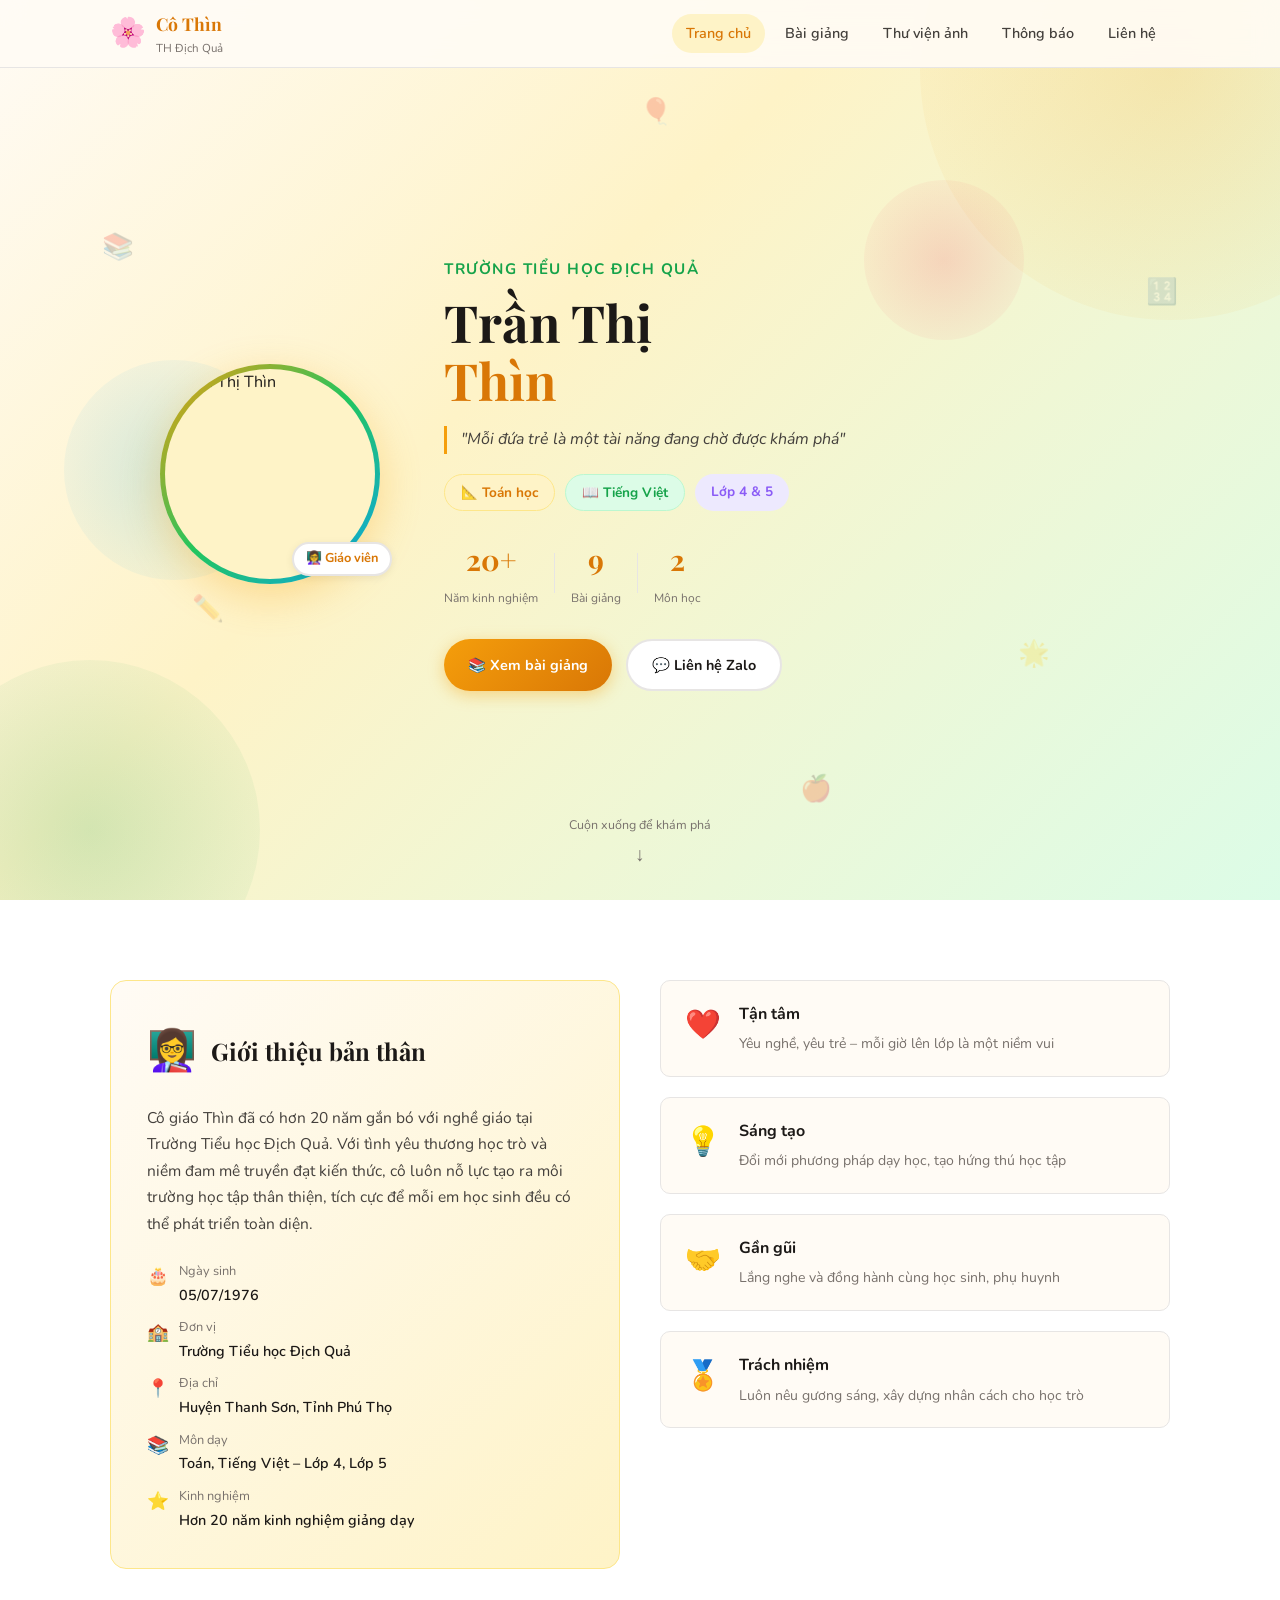
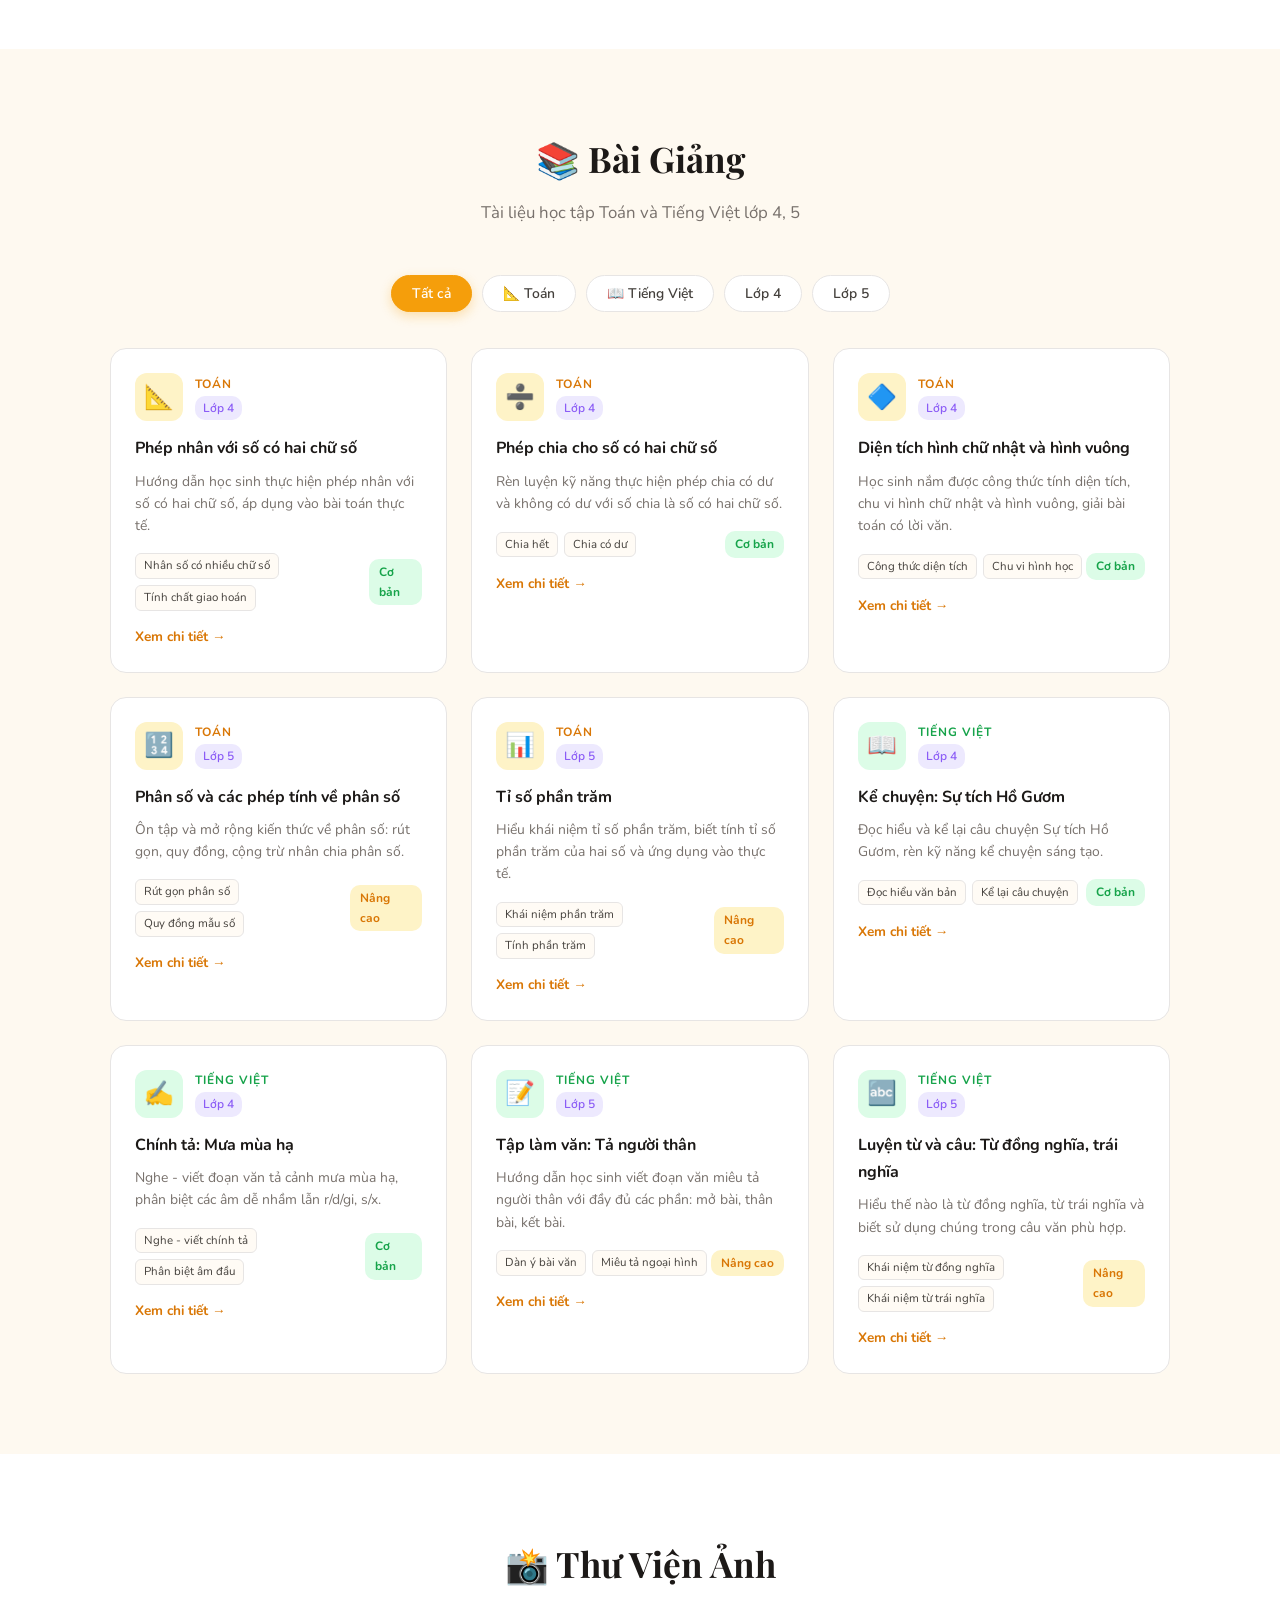
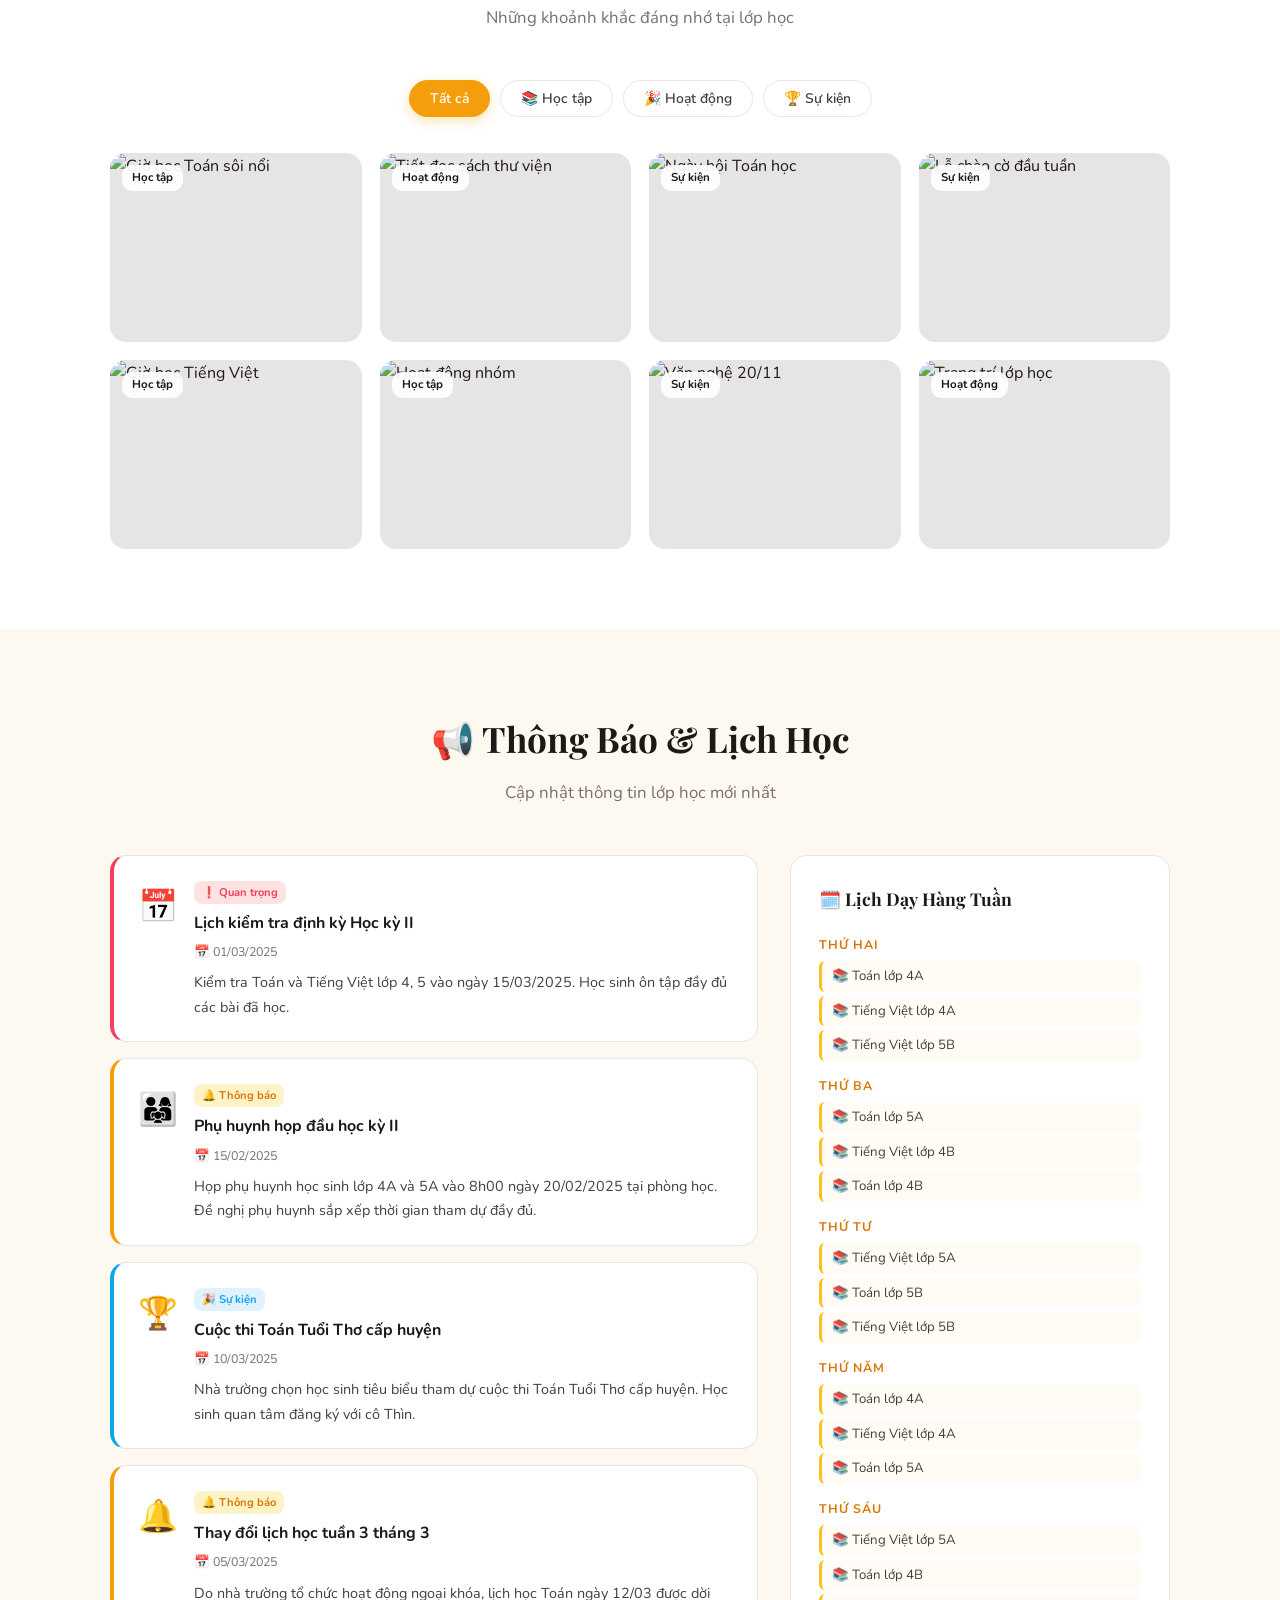
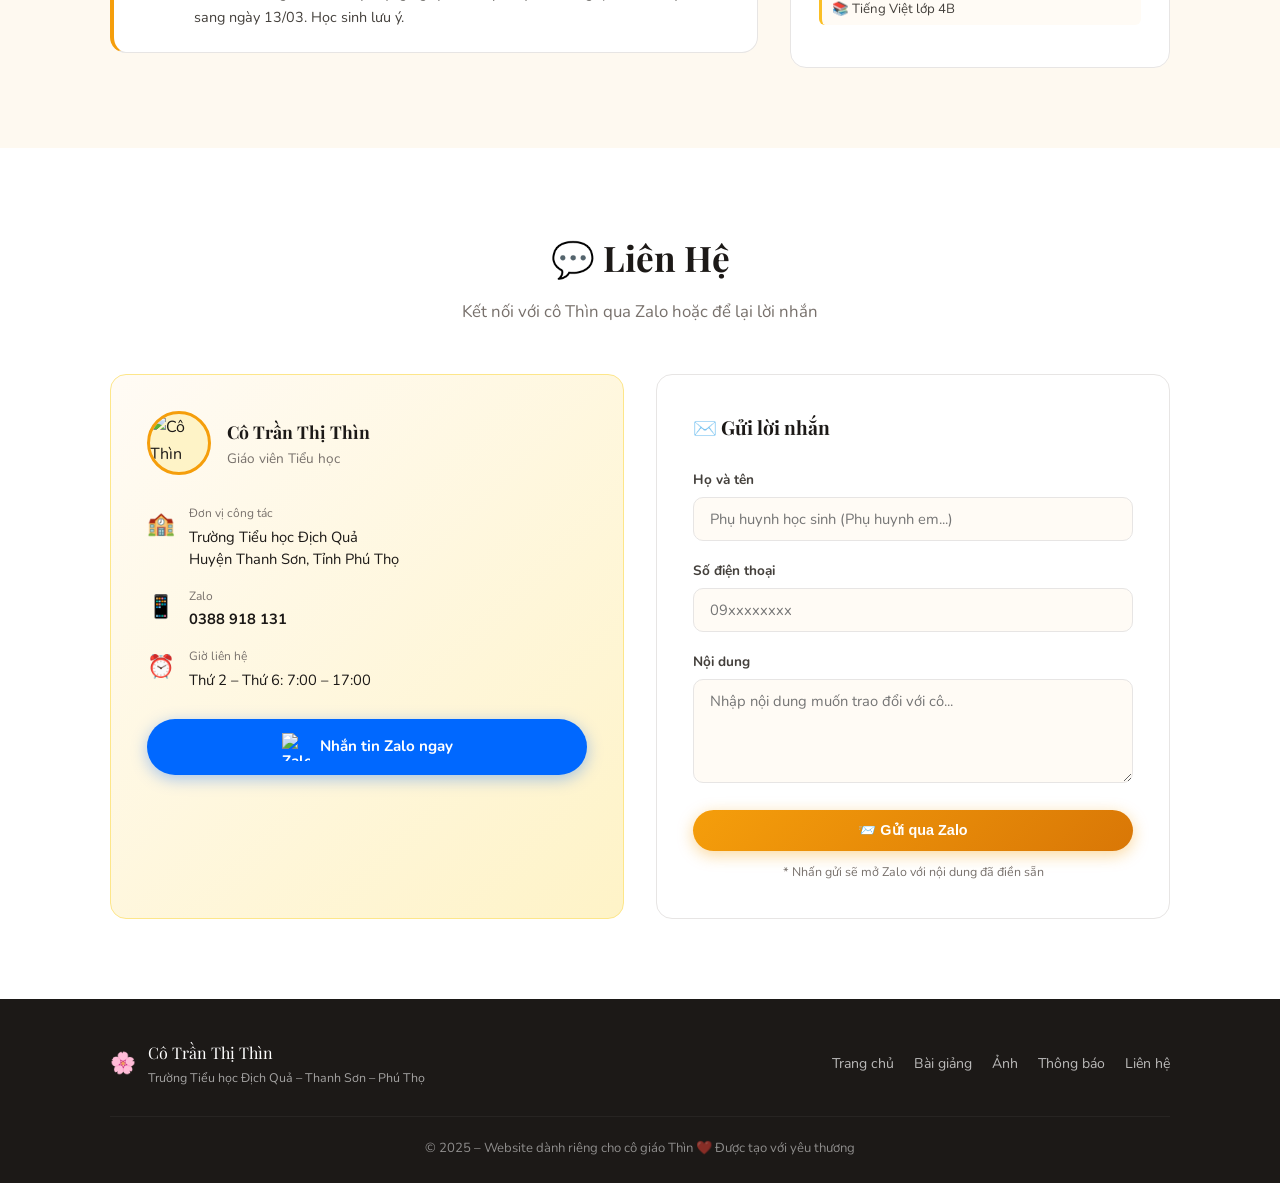
==== commit feb57355: "Add files via upload" ====
--- a/index.html
+++ b/index.html
@@ -3,7 +3,7 @@
 <head>
   <meta charset="UTF-8" />
   <meta name="viewport" content="width=device-width, initial-scale=1.0" />
-  <title>Cô giáo Nguyễn Thị Thìn – Trường TH Địch Quả</title>
+  <title>Cô giáo Trần Thị Thìn – Trường TH Địch Quả</title>
   <link rel="stylesheet" href="style.css" />
   <link rel="preconnect" href="https://fonts.googleapis.com" />
   <link href="https://fonts.googleapis.com/css2?family=Playfair+Display:wght@600;700&family=Nunito:wght@400;500;600;700&display=swap" rel="stylesheet" />
@@ -54,13 +54,13 @@
     <div class="hero-content">
       <div class="hero-avatar-wrap">
         <div class="hero-avatar-ring">
-          <img class="hero-avatar" id="heroAvatar" src="https://api.dicebear.com/7.x/notionists/svg?seed=thin&backgroundColor=fef3c7" alt="Cô Thìn" />
+          <img class="hero-avatar" id="heroAvatar" src="https://api.dicebear.com/7.x/lorelei/svg?seed=cothin&backgroundColor=fef3c7" alt="Cô Thìn" />
         </div>
         <div class="hero-badge">👩‍🏫 Giáo viên</div>
       </div>
       <div class="hero-text">
         <p class="hero-subtitle" id="heroSubtitle">Trường Tiểu học Địch Quả</p>
-        <h1 class="hero-title" id="heroTitle">Cô Nguyễn<br/><span>Thị Thìn</span></h1>
+        <h1 class="hero-title" id="heroTitle">Cô Trần<br/><span>Thị Thìn</span></h1>
         <p class="hero-motto" id="heroMotto">"Mỗi đứa trẻ là một tài năng đang chờ được khám phá"</p>
         <div class="hero-tags">
           <span class="tag tag-math">📐 Toán học</span>
@@ -193,7 +193,7 @@
         <div class="contact-info-card">
           <div class="contact-info-header">
             <div class="contact-avatar-wrap">
-              <img src="https://api.dicebear.com/7.x/notionists/svg?seed=thin&backgroundColor=fef3c7" alt="Cô Thìn" class="contact-avatar" />
+              <img src="https://api.dicebear.com/7.x/lorelei/svg?seed=cothin&backgroundColor=fef3c7" alt="Cô Thìn" class="contact-avatar" />
             </div>
             <div>
               <h3>Cô Trần Thị Thìn</h3>
@@ -232,7 +232,7 @@
           <h3>✉️ Gửi lời nhắn</h3>
           <div class="form-group">
             <label>Họ và tên</label>
-            <input type="text" id="formName" placeholder="Nguyễn Văn A (Phụ huynh em...)" />
+            <input type="text" id="formName" placeholder="Phụ huynh học sinh (Phụ huynh em...)" />
           </div>
           <div class="form-group">
             <label>Số điện thoại</label>
@@ -260,7 +260,7 @@
         <div class="footer-brand">
           <span>🌸</span>
           <div>
-            <div class="footer-name">Cô Nguyễn Thị Thìn</div>
+            <div class="footer-name">Cô Trần Thị Thìn</div>
             <div class="footer-school">Trường Tiểu học Địch Quả – Thanh Sơn – Phú Thọ</div>
           </div>
         </div>
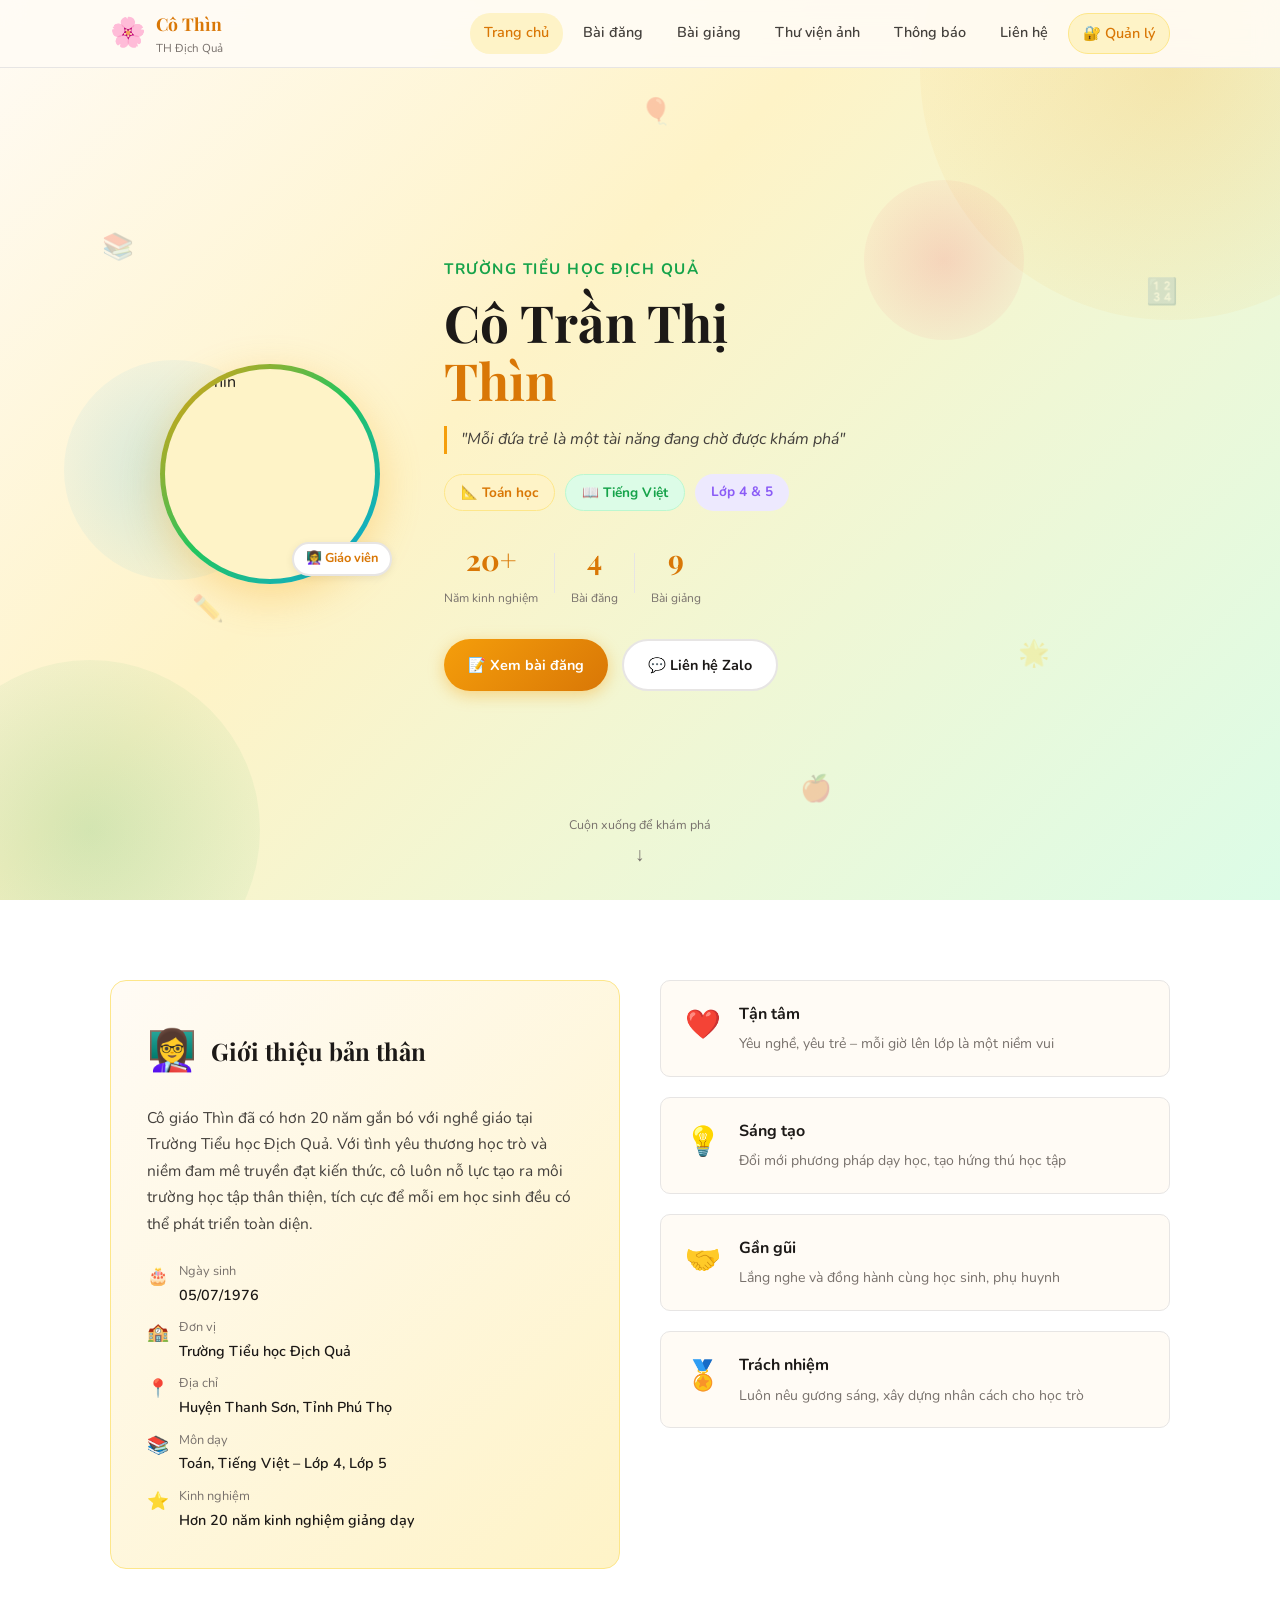
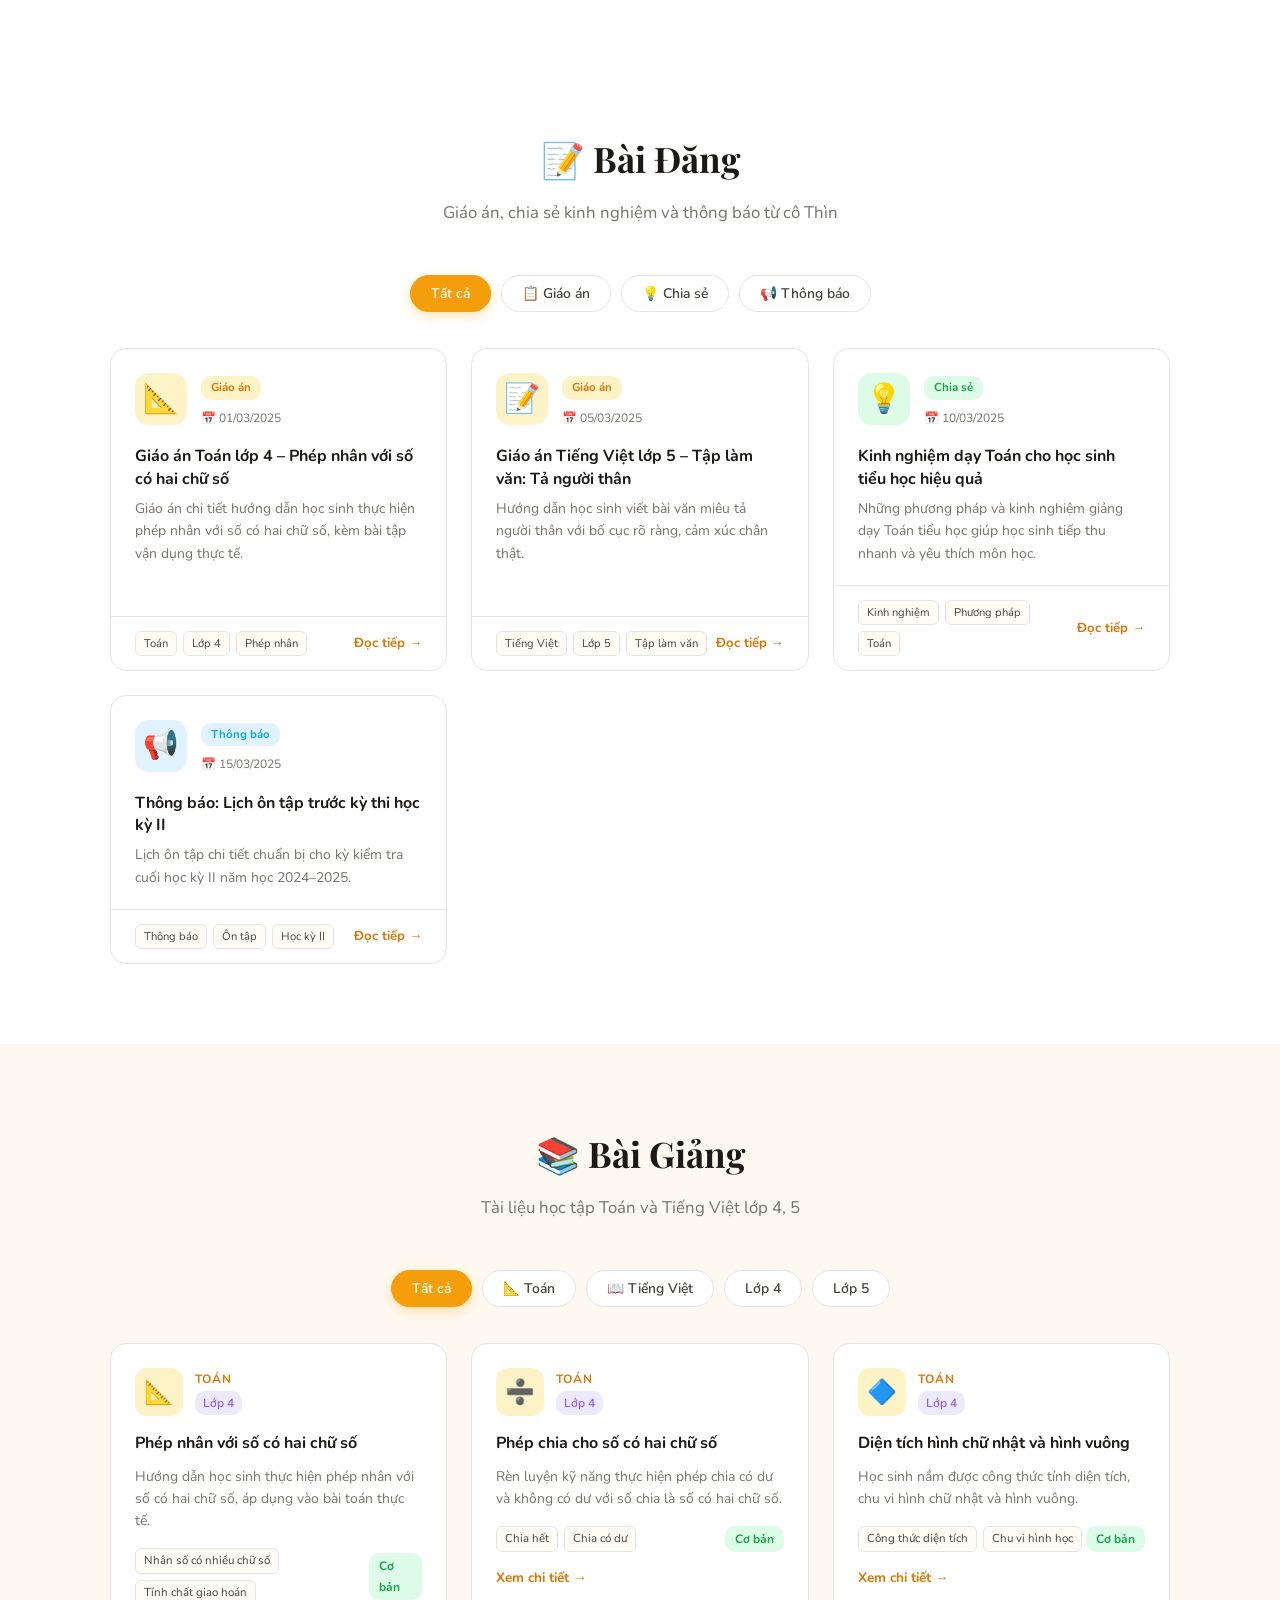
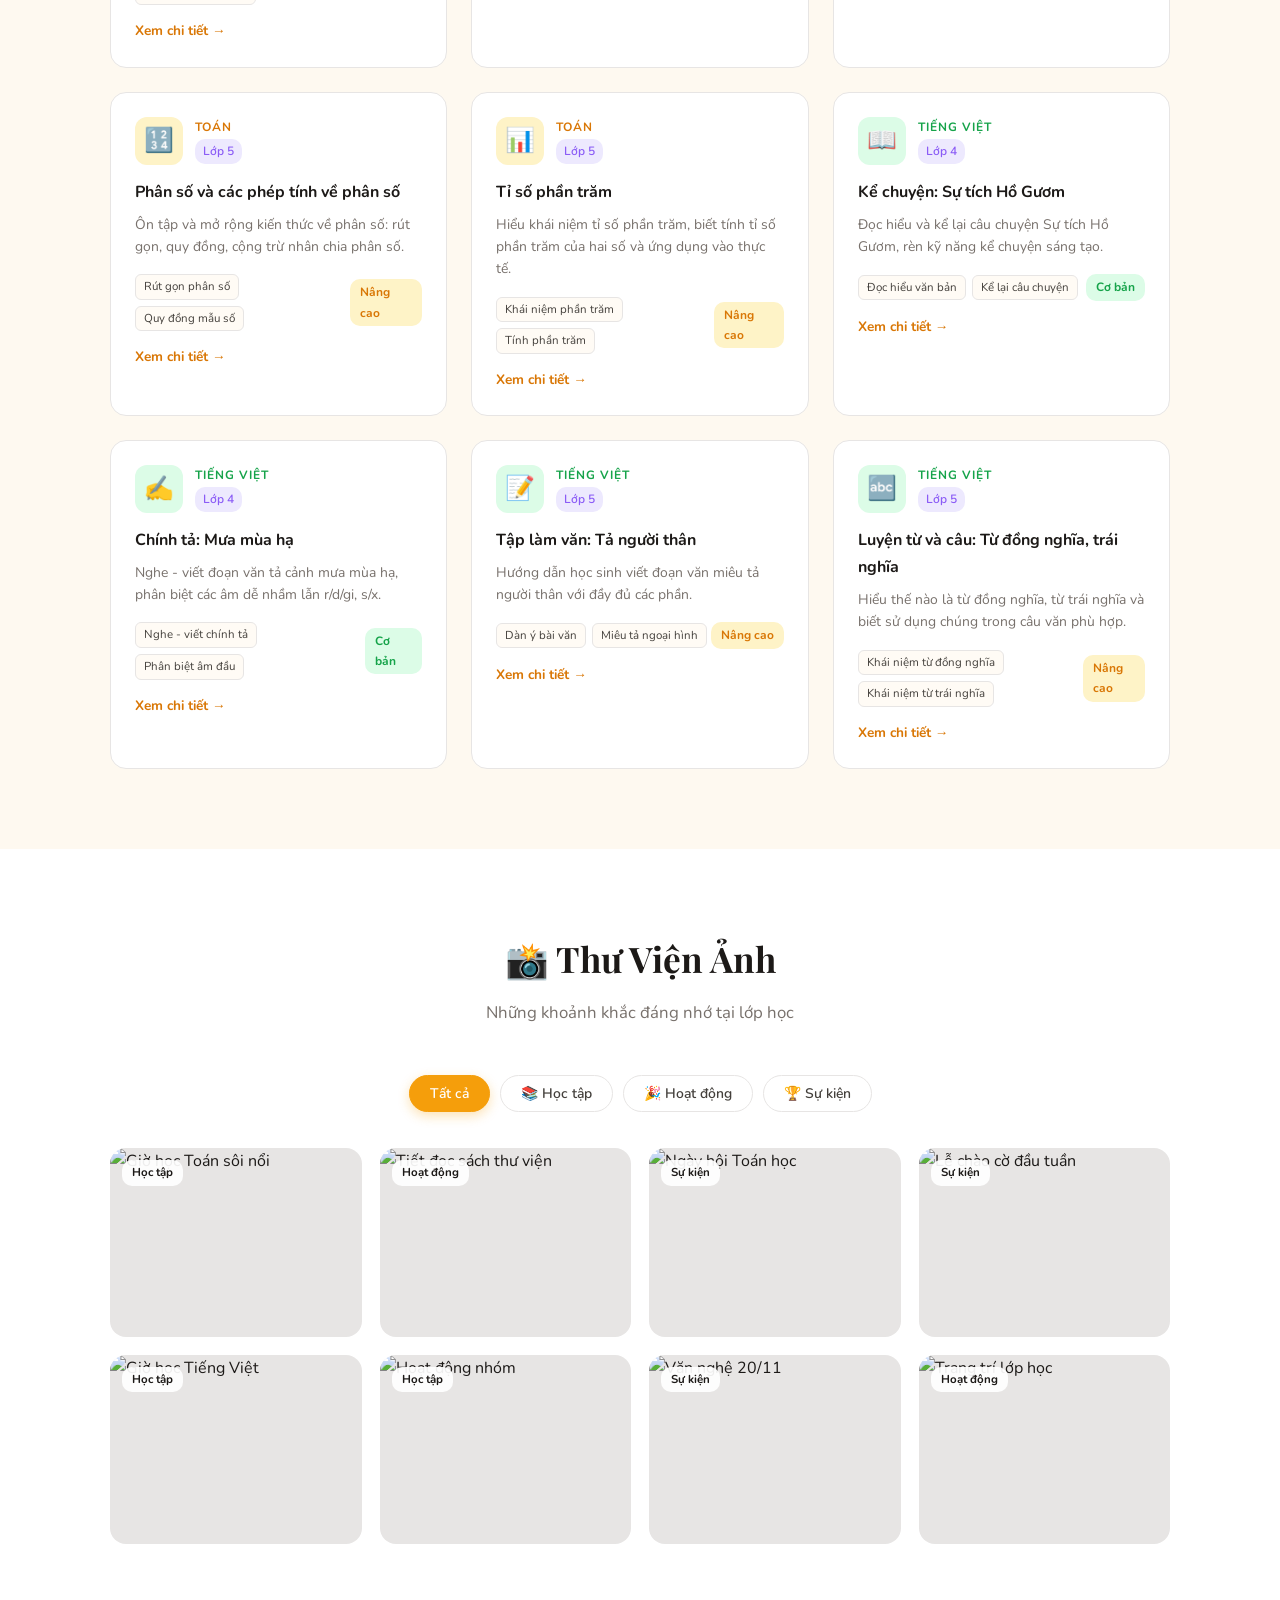
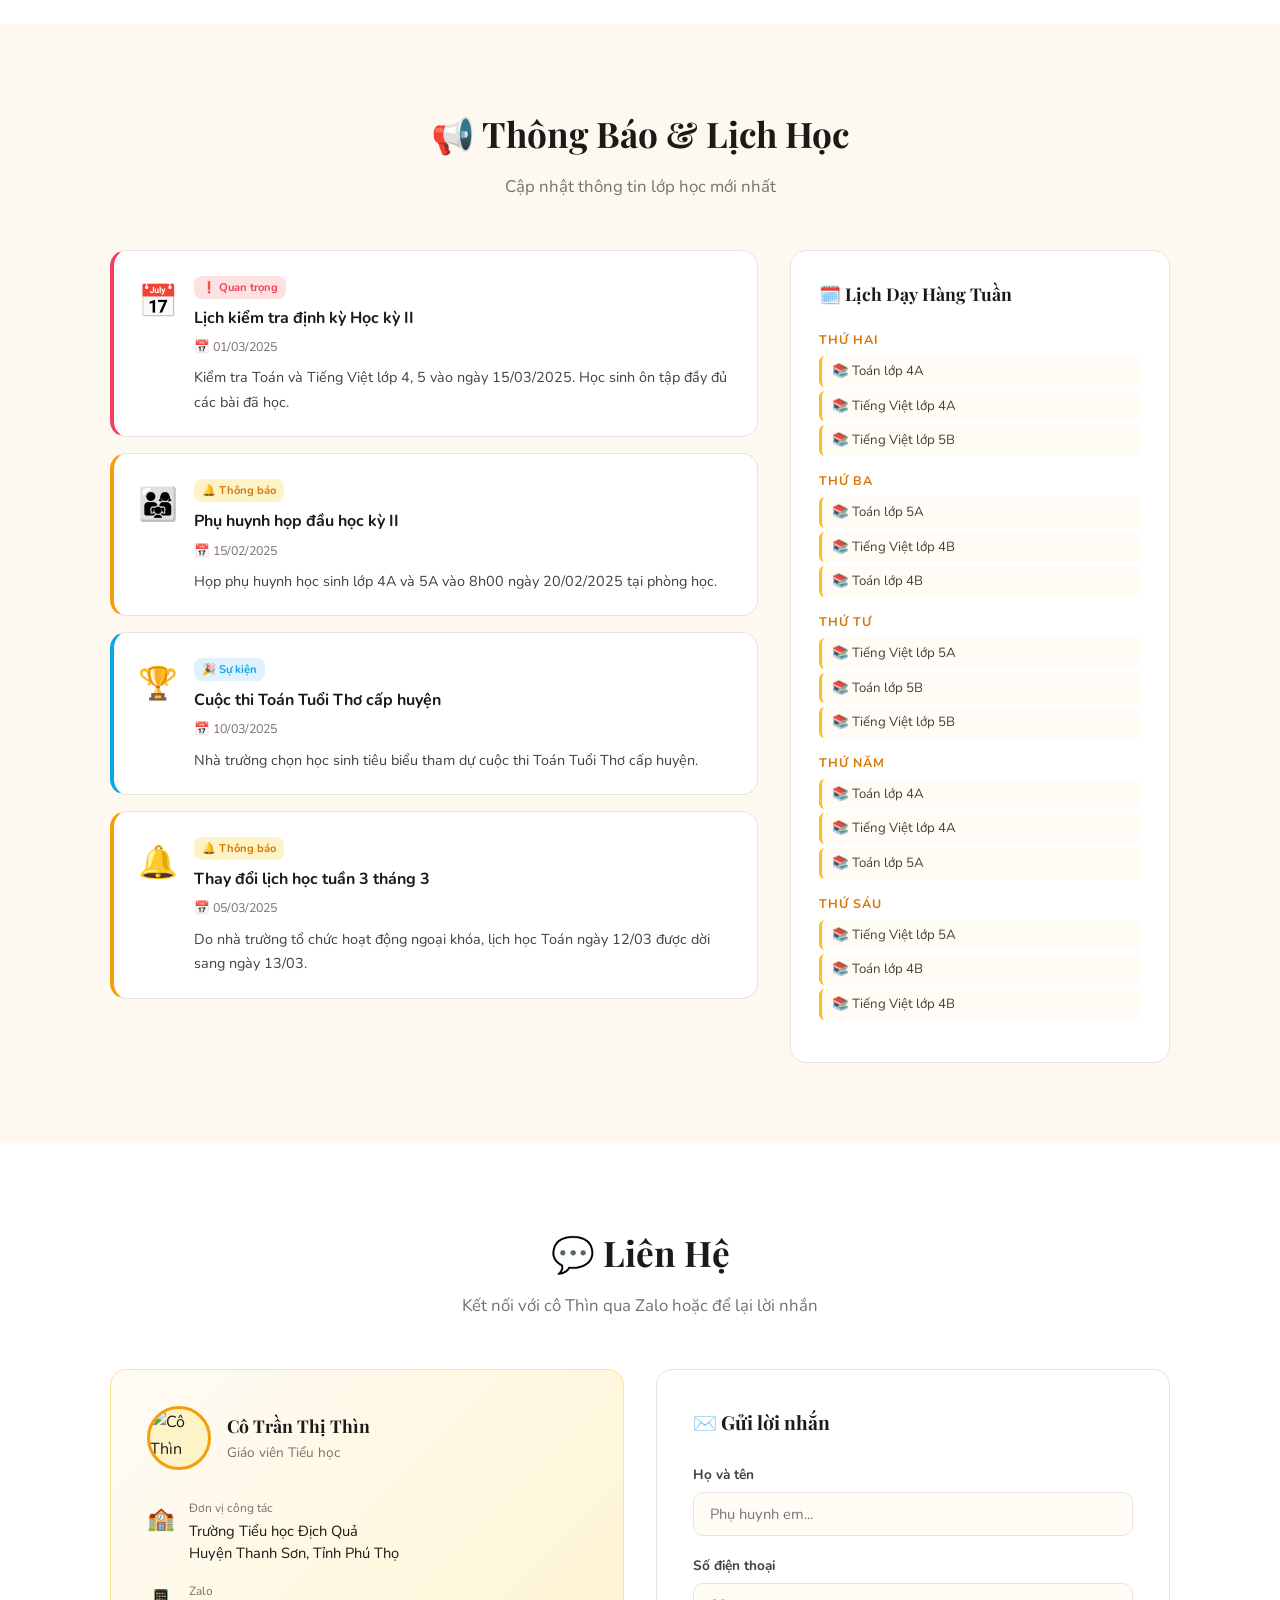
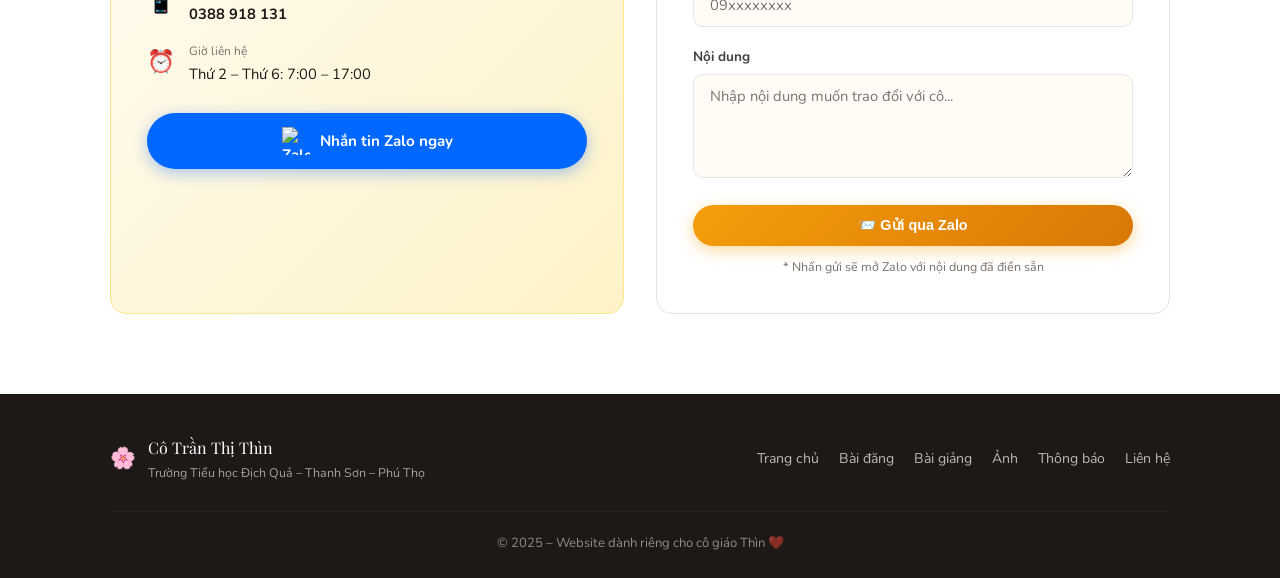
==== commit 58c84b9d: "Add files via upload" ====
--- a/index.html
+++ b/index.html
@@ -10,7 +10,7 @@
 </head>
 <body>
 
-  <!-- ===== NAVBAR ===== -->
+  <!-- NAVBAR -->
   <header class="navbar" id="navbar">
     <div class="nav-inner">
       <div class="nav-brand">
@@ -21,34 +21,29 @@
         </div>
       </div>
       <nav class="nav-links" id="navLinks">
-        <a href="#home" class="nav-link active" data-section="home">Trang chủ</a>
-        <a href="#lessons" class="nav-link" data-section="lessons">Bài giảng</a>
-        <a href="#gallery" class="nav-link" data-section="gallery">Thư viện ảnh</a>
+        <a href="#home"          class="nav-link active" data-section="home">Trang chủ</a>
+        <a href="#posts"         class="nav-link" data-section="posts">Bài đăng</a>
+        <a href="#lessons"       class="nav-link" data-section="lessons">Bài giảng</a>
+        <a href="#gallery"       class="nav-link" data-section="gallery">Thư viện ảnh</a>
         <a href="#announcements" class="nav-link" data-section="announcements">Thông báo</a>
-        <a href="#contact" class="nav-link" data-section="contact">Liên hệ</a>
+        <a href="#contact"       class="nav-link" data-section="contact">Liên hệ</a>
+        <a href="admin.html"     class="nav-link nav-admin" target="_blank">🔐 Quản lý</a>
       </nav>
-      <button class="nav-toggle" id="navToggle" aria-label="Menu">
-        <span></span><span></span><span></span>
-      </button>
+      <button class="nav-toggle" id="navToggle"><span></span><span></span><span></span></button>
     </div>
   </header>
 
-  <!-- ===== HERO ===== -->
+  <!-- HERO -->
   <section id="home" class="hero">
     <div class="hero-bg">
       <div class="hero-circles">
-        <div class="circle c1"></div>
-        <div class="circle c2"></div>
-        <div class="circle c3"></div>
-        <div class="circle c4"></div>
+        <div class="circle c1"></div><div class="circle c2"></div>
+        <div class="circle c3"></div><div class="circle c4"></div>
       </div>
       <div class="floating-icons">
-        <span class="fi fi1">📚</span>
-        <span class="fi fi2">✏️</span>
-        <span class="fi fi3">🔢</span>
-        <span class="fi fi4">🌟</span>
-        <span class="fi fi5">🎈</span>
-        <span class="fi fi6">🍎</span>
+        <span class="fi fi1">📚</span><span class="fi fi2">✏️</span>
+        <span class="fi fi3">🔢</span><span class="fi fi4">🌟</span>
+        <span class="fi fi5">🎈</span><span class="fi fi6">🍎</span>
       </div>
     </div>
     <div class="hero-content">
@@ -60,7 +55,7 @@
       </div>
       <div class="hero-text">
         <p class="hero-subtitle" id="heroSubtitle">Trường Tiểu học Địch Quả</p>
-        <h1 class="hero-title" id="heroTitle">Cô Trần<br/><span>Thị Thìn</span></h1>
+        <h1 class="hero-title" id="heroTitle">Cô Trần Thị<br/><span>Thìn</span></h1>
         <p class="hero-motto" id="heroMotto">"Mỗi đứa trẻ là một tài năng đang chờ được khám phá"</p>
         <div class="hero-tags">
           <span class="tag tag-math">📐 Toán học</span>
@@ -70,27 +65,24 @@
         <div class="hero-stats" id="heroStats">
           <div class="stat"><span class="stat-num">20+</span><span class="stat-label">Năm kinh nghiệm</span></div>
           <div class="stat-divider"></div>
+          <div class="stat"><span class="stat-num" id="statPosts">4</span><span class="stat-label">Bài đăng</span></div>
+          <div class="stat-divider"></div>
           <div class="stat"><span class="stat-num">9</span><span class="stat-label">Bài giảng</span></div>
-          <div class="stat-divider"></div>
-          <div class="stat"><span class="stat-num">2</span><span class="stat-label">Môn học</span></div>
         </div>
         <div class="hero-cta">
-          <a href="#lessons" class="btn btn-primary">📚 Xem bài giảng</a>
+          <a href="#posts"   class="btn btn-primary">📝 Xem bài đăng</a>
           <a href="#contact" class="btn btn-outline">💬 Liên hệ Zalo</a>
         </div>
       </div>
     </div>
-    <div class="scroll-hint">
-      <span>Cuộn xuống để khám phá</span>
-      <div class="scroll-arrow">↓</div>
-    </div>
-  </section>
-
-  <!-- ===== ABOUT ===== -->
+    <div class="scroll-hint"><span>Cuộn xuống để khám phá</span><div class="scroll-arrow">↓</div></div>
+  </section>
+
+  <!-- ABOUT -->
   <section class="about section-pad">
     <div class="container">
       <div class="about-grid">
-        <div class="about-card" id="aboutCard">
+        <div class="about-card">
           <div class="about-card-header">
             <span class="about-icon">👩‍🏫</span>
             <h2>Giới thiệu bản thân</h2>
@@ -99,28 +91,33 @@
           <div class="about-info" id="aboutInfo"></div>
         </div>
         <div class="about-values">
-          <div class="value-item">
-            <div class="value-icon">❤️</div>
-            <div><h4>Tận tâm</h4><p>Yêu nghề, yêu trẻ – mỗi giờ lên lớp là một niềm vui</p></div>
-          </div>
-          <div class="value-item">
-            <div class="value-icon">💡</div>
-            <div><h4>Sáng tạo</h4><p>Đổi mới phương pháp dạy học, tạo hứng thú học tập</p></div>
-          </div>
-          <div class="value-item">
-            <div class="value-icon">🤝</div>
-            <div><h4>Gần gũi</h4><p>Lắng nghe và đồng hành cùng học sinh, phụ huynh</p></div>
-          </div>
-          <div class="value-item">
-            <div class="value-icon">🏅</div>
-            <div><h4>Trách nhiệm</h4><p>Luôn nêu gương sáng, xây dựng nhân cách cho học trò</p></div>
-          </div>
-        </div>
-      </div>
-    </div>
-  </section>
-
-  <!-- ===== LESSONS ===== -->
+          <div class="value-item"><div class="value-icon">❤️</div><div><h4>Tận tâm</h4><p>Yêu nghề, yêu trẻ – mỗi giờ lên lớp là một niềm vui</p></div></div>
+          <div class="value-item"><div class="value-icon">💡</div><div><h4>Sáng tạo</h4><p>Đổi mới phương pháp dạy học, tạo hứng thú học tập</p></div></div>
+          <div class="value-item"><div class="value-icon">🤝</div><div><h4>Gần gũi</h4><p>Lắng nghe và đồng hành cùng học sinh, phụ huynh</p></div></div>
+          <div class="value-item"><div class="value-icon">🏅</div><div><h4>Trách nhiệm</h4><p>Luôn nêu gương sáng, xây dựng nhân cách cho học trò</p></div></div>
+        </div>
+      </div>
+    </div>
+  </section>
+
+  <!-- BÀI ĐĂNG -->
+  <section id="posts" class="posts-section section-pad">
+    <div class="container">
+      <div class="section-header">
+        <h2 class="section-title">📝 Bài Đăng</h2>
+        <p class="section-sub">Giáo án, chia sẻ kinh nghiệm và thông báo từ cô Thìn</p>
+      </div>
+      <div class="post-filters">
+        <button class="filter-btn active" data-pfilter="all">Tất cả</button>
+        <button class="filter-btn" data-pfilter="Giáo án">📋 Giáo án</button>
+        <button class="filter-btn" data-pfilter="Chia sẻ">💡 Chia sẻ</button>
+        <button class="filter-btn" data-pfilter="Thông báo">📢 Thông báo</button>
+      </div>
+      <div class="posts-grid" id="postsGrid"></div>
+    </div>
+  </section>
+
+  <!-- BÀI GIẢNG -->
   <section id="lessons" class="lessons section-pad">
     <div class="container">
       <div class="section-header">
@@ -138,7 +135,7 @@
     </div>
   </section>
 
-  <!-- ===== GALLERY ===== -->
+  <!-- THƯ VIỆN ẢNH -->
   <section id="gallery" class="gallery section-pad">
     <div class="container">
       <div class="section-header">
@@ -153,11 +150,10 @@
       </div>
       <div class="gallery-grid" id="galleryGrid"></div>
     </div>
-    <!-- Lightbox -->
     <div class="lightbox" id="lightbox">
       <button class="lightbox-close" id="lightboxClose">✕</button>
-      <button class="lightbox-prev" id="lightboxPrev">‹</button>
-      <button class="lightbox-next" id="lightboxNext">›</button>
+      <button class="lightbox-prev"  id="lightboxPrev">‹</button>
+      <button class="lightbox-next"  id="lightboxNext">›</button>
       <div class="lightbox-inner">
         <img id="lightboxImg" src="" alt="" />
         <div class="lightbox-caption" id="lightboxCaption"></div>
@@ -165,7 +161,7 @@
     </div>
   </section>
 
-  <!-- ===== ANNOUNCEMENTS ===== -->
+  <!-- THÔNG BÁO -->
   <section id="announcements" class="announcements section-pad">
     <div class="container">
       <div class="section-header">
@@ -182,7 +178,7 @@
     </div>
   </section>
 
-  <!-- ===== CONTACT ===== -->
+  <!-- LIÊN HỆ -->
   <section id="contact" class="contact section-pad">
     <div class="container">
       <div class="section-header">
@@ -195,33 +191,12 @@
             <div class="contact-avatar-wrap">
               <img src="https://api.dicebear.com/7.x/lorelei/svg?seed=cothin&backgroundColor=fef3c7" alt="Cô Thìn" class="contact-avatar" />
             </div>
-            <div>
-              <h3>Cô Trần Thị Thìn</h3>
-              <p>Giáo viên Tiểu học</p>
-            </div>
+            <div><h3>Cô Trần Thị Thìn</h3><p>Giáo viên Tiểu học</p></div>
           </div>
           <div class="contact-items">
-            <div class="contact-item">
-              <span class="ci-icon">🏫</span>
-              <div>
-                <div class="ci-label">Đơn vị công tác</div>
-                <div class="ci-val">Trường Tiểu học Địch Quả<br/>Huyện Thanh Sơn, Tỉnh Phú Thọ</div>
-              </div>
-            </div>
-            <div class="contact-item">
-              <span class="ci-icon">📱</span>
-              <div>
-                <div class="ci-label">Zalo</div>
-                <div class="ci-val"><strong>0388 918 131</strong></div>
-              </div>
-            </div>
-            <div class="contact-item">
-              <span class="ci-icon">⏰</span>
-              <div>
-                <div class="ci-label">Giờ liên hệ</div>
-                <div class="ci-val">Thứ 2 – Thứ 6: 7:00 – 17:00</div>
-              </div>
-            </div>
+            <div class="contact-item"><span class="ci-icon">🏫</span><div><div class="ci-label">Đơn vị công tác</div><div class="ci-val">Trường Tiểu học Địch Quả<br/>Huyện Thanh Sơn, Tỉnh Phú Thọ</div></div></div>
+            <div class="contact-item"><span class="ci-icon">📱</span><div><div class="ci-label">Zalo</div><div class="ci-val"><strong>0388 918 131</strong></div></div></div>
+            <div class="contact-item"><span class="ci-icon">⏰</span><div><div class="ci-label">Giờ liên hệ</div><div class="ci-val">Thứ 2 – Thứ 6: 7:00 – 17:00</div></div></div>
           </div>
           <a class="btn-zalo" href="https://zalo.me/0388918131" target="_blank" rel="noopener">
             <img src="https://upload.wikimedia.org/wikipedia/commons/9/91/Icon_of_Zalo.svg" alt="Zalo" width="28" height="28" />
@@ -230,53 +205,43 @@
         </div>
         <div class="contact-form-card">
           <h3>✉️ Gửi lời nhắn</h3>
-          <div class="form-group">
-            <label>Họ và tên</label>
-            <input type="text" id="formName" placeholder="Phụ huynh học sinh (Phụ huynh em...)" />
-          </div>
-          <div class="form-group">
-            <label>Số điện thoại</label>
-            <input type="tel" id="formPhone" placeholder="09xxxxxxxx" />
-          </div>
-          <div class="form-group">
-            <label>Nội dung</label>
-            <textarea id="formMsg" rows="4" placeholder="Nhập nội dung muốn trao đổi với cô..."></textarea>
-          </div>
-          <button class="btn btn-primary full-w" id="sendBtn" onclick="submitForm()">
-            📨 Gửi qua Zalo
-          </button>
-          <div class="form-note">
-            * Nhấn gửi sẽ mở Zalo với nội dung đã điền sẵn
-          </div>
-        </div>
-      </div>
-    </div>
-  </section>
-
-  <!-- ===== FOOTER ===== -->
+          <div class="form-group"><label>Họ và tên</label><input type="text" id="formName" placeholder="Phụ huynh em..." /></div>
+          <div class="form-group"><label>Số điện thoại</label><input type="tel" id="formPhone" placeholder="09xxxxxxxx" /></div>
+          <div class="form-group"><label>Nội dung</label><textarea id="formMsg" rows="4" placeholder="Nhập nội dung muốn trao đổi với cô..."></textarea></div>
+          <button class="btn btn-primary full-w" onclick="submitForm()">📨 Gửi qua Zalo</button>
+          <div class="form-note">* Nhấn gửi sẽ mở Zalo với nội dung đã điền sẵn</div>
+        </div>
+      </div>
+    </div>
+  </section>
+
+  <!-- FOOTER -->
   <footer class="footer">
     <div class="container">
       <div class="footer-inner">
         <div class="footer-brand">
           <span>🌸</span>
-          <div>
-            <div class="footer-name">Cô Trần Thị Thìn</div>
-            <div class="footer-school">Trường Tiểu học Địch Quả – Thanh Sơn – Phú Thọ</div>
-          </div>
+          <div><div class="footer-name">Cô Trần Thị Thìn</div><div class="footer-school">Trường Tiểu học Địch Quả – Thanh Sơn – Phú Thọ</div></div>
         </div>
         <div class="footer-links">
-          <a href="#home">Trang chủ</a>
-          <a href="#lessons">Bài giảng</a>
-          <a href="#gallery">Ảnh</a>
-          <a href="#announcements">Thông báo</a>
-          <a href="#contact">Liên hệ</a>
-        </div>
-      </div>
-      <div class="footer-copy">© 2025 – Website dành riêng cho cô giáo Thìn ❤️ Được tạo với yêu thương</div>
+          <a href="#home">Trang chủ</a><a href="#posts">Bài đăng</a>
+          <a href="#lessons">Bài giảng</a><a href="#gallery">Ảnh</a>
+          <a href="#announcements">Thông báo</a><a href="#contact">Liên hệ</a>
+        </div>
+      </div>
+      <div class="footer-copy">© 2025 – Website dành riêng cho cô giáo Thìn ❤️</div>
     </div>
   </footer>
 
-  <!-- Lesson Modal -->
+  <!-- MODAL BÀI ĐĂNG -->
+  <div class="modal-overlay" id="postModal">
+    <div class="modal-box modal-post">
+      <button class="modal-close" id="postModalClose">✕</button>
+      <div id="postModalContent"></div>
+    </div>
+  </div>
+
+  <!-- MODAL BÀI GIẢNG -->
   <div class="modal-overlay" id="lessonModal">
     <div class="modal-box">
       <button class="modal-close" id="modalClose">✕</button>
@@ -284,8 +249,7 @@
     </div>
   </div>
 
-  <button class="back-to-top" id="backToTop" title="Lên đầu trang">↑</button>
-
+  <button class="back-to-top" id="backToTop">↑</button>
   <script src="app.js"></script>
 </body>
 </html>
--- a/style.css
+++ b/style.css
@@ -826,3 +826,114 @@
   .contact-form-card, .contact-info-card { padding: 24px; }
   .about-card { padding: 24px; }
 }
+
+/* ===========================
+   POSTS SECTION
+=========================== */
+.posts-section { background: white; }
+.post-filters { display: flex; flex-wrap: wrap; gap: 10px; justify-content: center; margin-bottom: 36px; }
+
+.posts-grid {
+  display: grid;
+  grid-template-columns: repeat(auto-fill, minmax(300px, 1fr));
+  gap: 24px;
+}
+
+.post-card {
+  background: white;
+  border-radius: var(--radius);
+  border: 1px solid var(--border);
+  overflow: hidden;
+  cursor: pointer;
+  transition: all var(--transition);
+  display: flex;
+  flex-direction: column;
+}
+.post-card:hover { transform: translateY(-4px); box-shadow: var(--shadow-md); border-color: var(--amber-light); }
+.post-card.hidden { display: none; }
+
+.post-card-top {
+  padding: 24px 24px 0;
+  display: flex;
+  align-items: flex-start;
+  gap: 14px;
+}
+.post-thumb {
+  width: 52px; height: 52px;
+  border-radius: 14px;
+  background: #fef3c7;
+  display: flex; align-items: center; justify-content: center;
+  font-size: 1.8rem;
+  flex-shrink: 0;
+}
+.post-thumb.cat-giaoan  { background: #fef3c7; }
+.post-thumb.cat-chiase  { background: #dcfce7; }
+.post-thumb.cat-thongbao{ background: #e0f2fe; }
+
+.post-meta { flex: 1; }
+.post-category-badge {
+  display: inline-block;
+  font-size: 0.72rem;
+  font-weight: 700;
+  padding: 2px 10px;
+  border-radius: 10px;
+  margin-bottom: 4px;
+}
+.badge-giaoan   { background: #fef3c7; color: var(--amber-dark); }
+.badge-chiase   { background: #dcfce7; color: var(--green); }
+.badge-thongbao { background: #e0f2fe; color: var(--sky); }
+
+.post-date { font-size: 0.75rem; color: var(--text-light); }
+
+.post-card-body { padding: 14px 24px 20px; flex: 1; display: flex; flex-direction: column; }
+.post-title { font-weight: 700; font-size: 1rem; color: var(--text-dark); margin-bottom: 8px; line-height: 1.4; }
+.post-summary { font-size: 0.87rem; color: var(--text-light); line-height: 1.6; flex: 1; }
+
+.post-card-footer {
+  padding: 14px 24px;
+  border-top: 1px solid var(--border);
+  display: flex;
+  align-items: center;
+  justify-content: space-between;
+}
+.post-tags { display: flex; gap: 6px; flex-wrap: wrap; }
+.post-tag {
+  font-size: 0.7rem;
+  background: var(--cream);
+  border: 1px solid var(--border);
+  border-radius: 6px;
+  padding: 2px 8px;
+  color: var(--text-mid);
+}
+.post-read-more { font-size: 0.82rem; font-weight: 700; color: var(--amber-dark); white-space: nowrap; }
+
+/* Post Modal */
+.modal-post { max-width: 680px; }
+.post-modal-header { margin-bottom: 20px; }
+.post-modal-category { font-size: 0.8rem; font-weight: 700; text-transform: uppercase; letter-spacing: 1px; margin-bottom: 8px; }
+.post-modal-title { font-family: 'Playfair Display', serif; font-size: 1.6rem; line-height: 1.3; margin-bottom: 12px; }
+.post-modal-meta { display: flex; gap: 16px; font-size: 0.82rem; color: var(--text-light); flex-wrap: wrap; margin-bottom: 20px; }
+.post-modal-meta span { display: flex; align-items: center; gap: 5px; }
+.post-modal-divider { height: 1px; background: var(--border); margin: 20px 0; }
+.post-modal-content {
+  font-size: 0.95rem;
+  color: var(--text-mid);
+  line-height: 1.9;
+  white-space: pre-line;
+}
+.post-modal-tags { display: flex; gap: 8px; flex-wrap: wrap; margin-top: 24px; }
+
+/* Nav admin button */
+.nav-admin {
+  background: #fef3c7 !important;
+  color: var(--amber-dark) !important;
+  border: 1.5px solid #fde68a !important;
+}
+.nav-admin:hover {
+  background: var(--amber) !important;
+  color: white !important;
+}
+
+@media (max-width: 700px) {
+  .posts-grid { grid-template-columns: 1fr; }
+}
